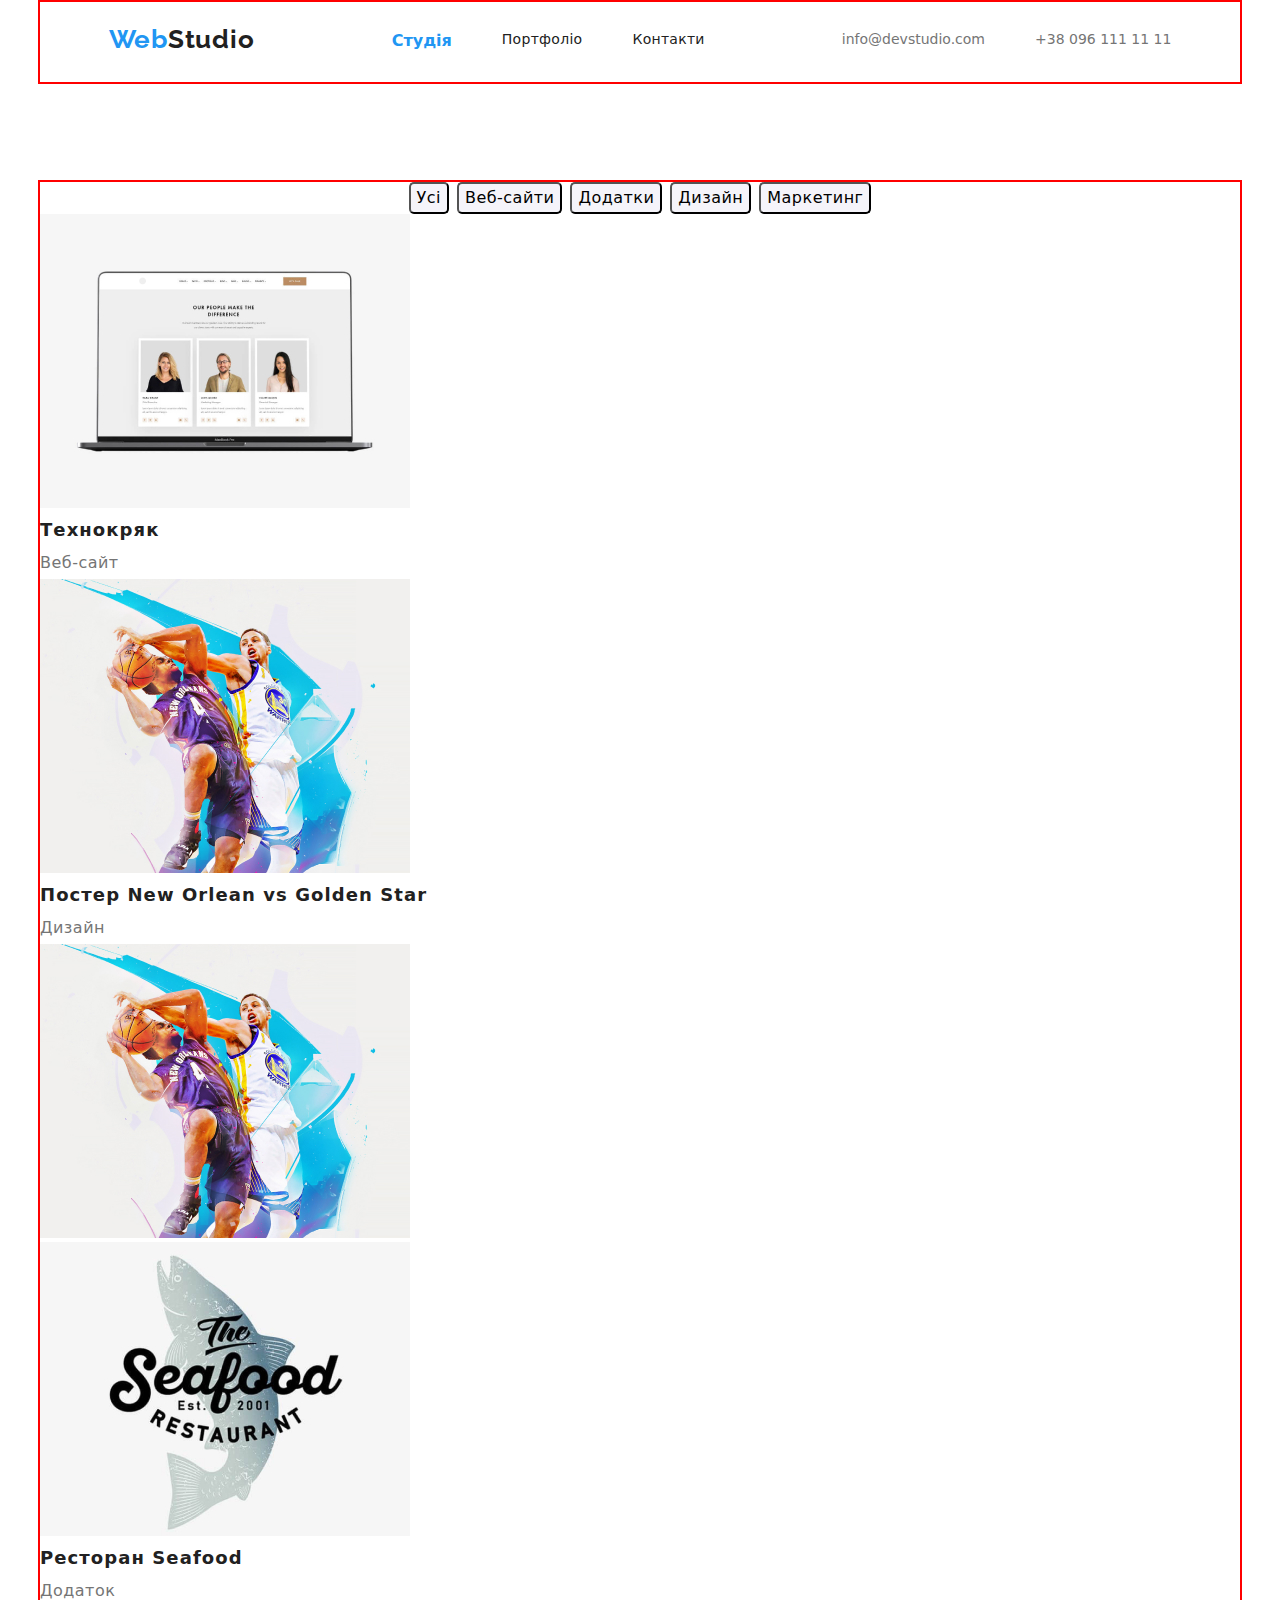
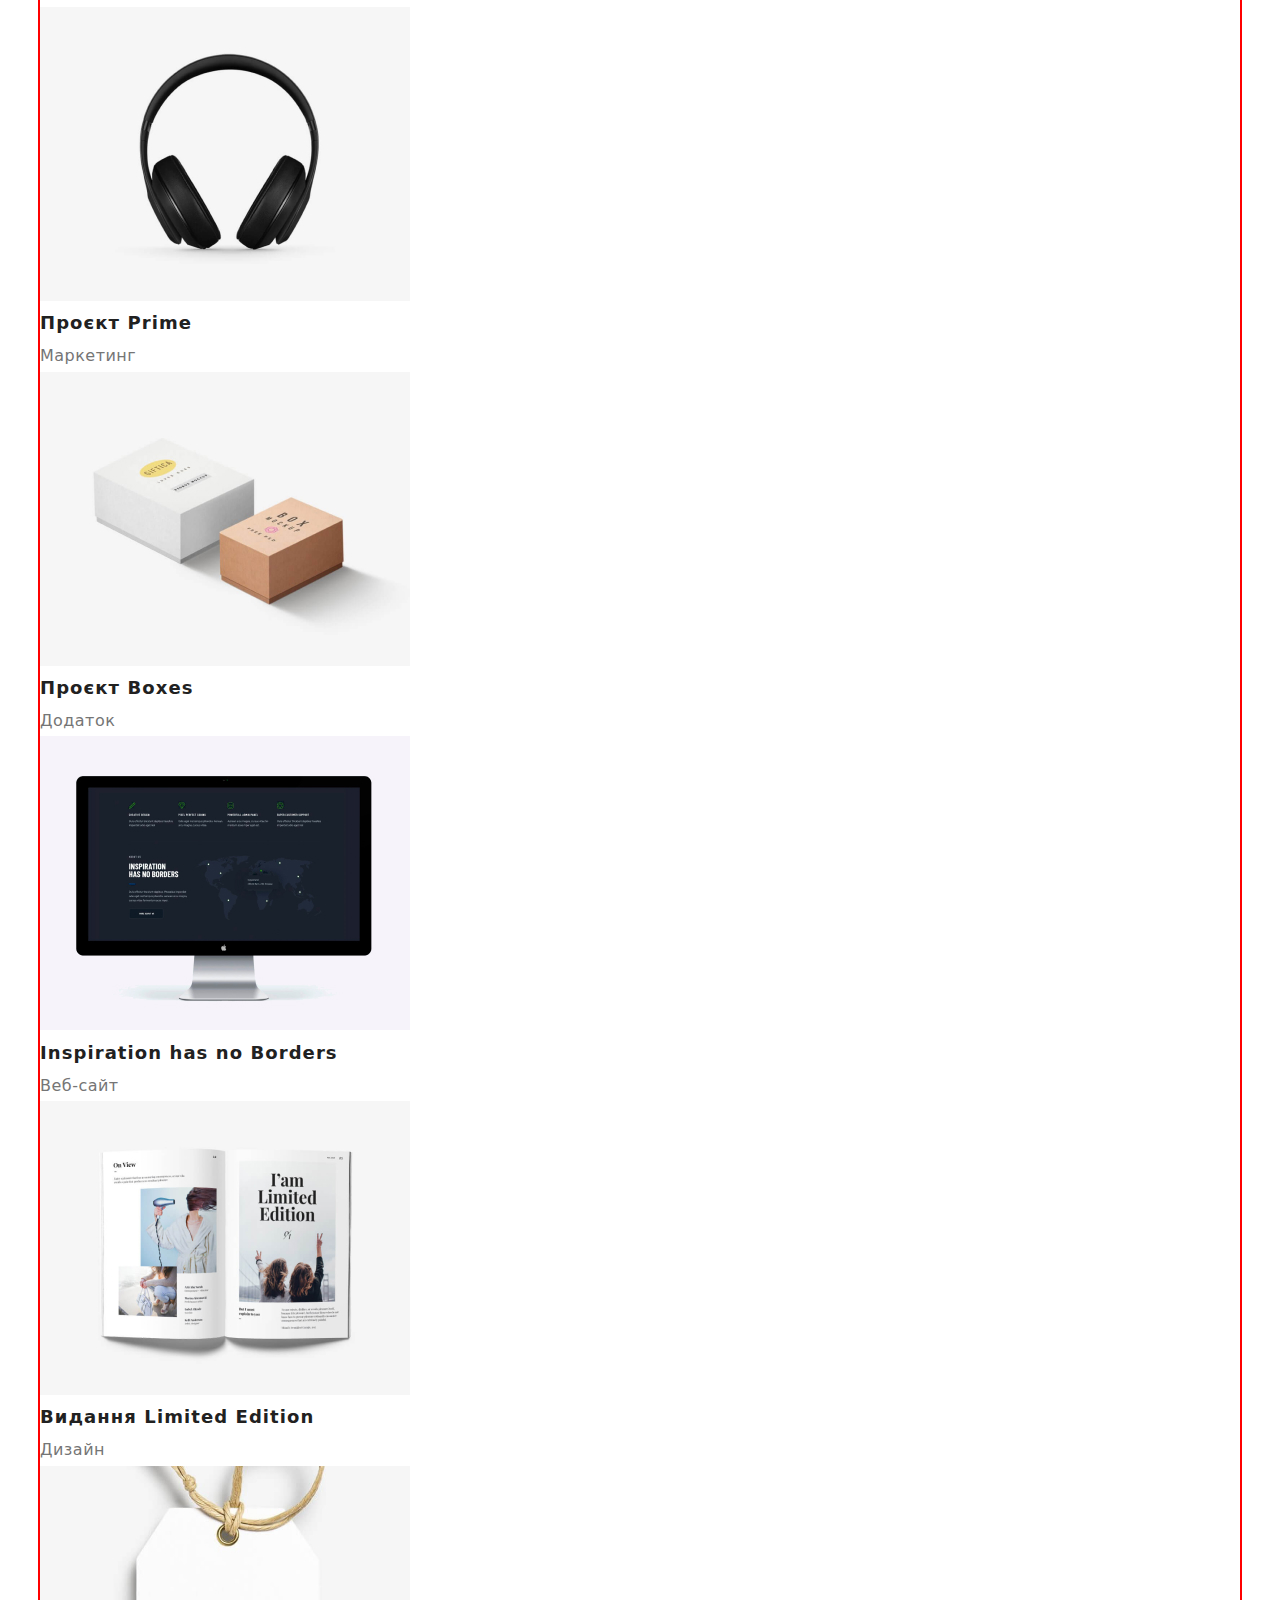
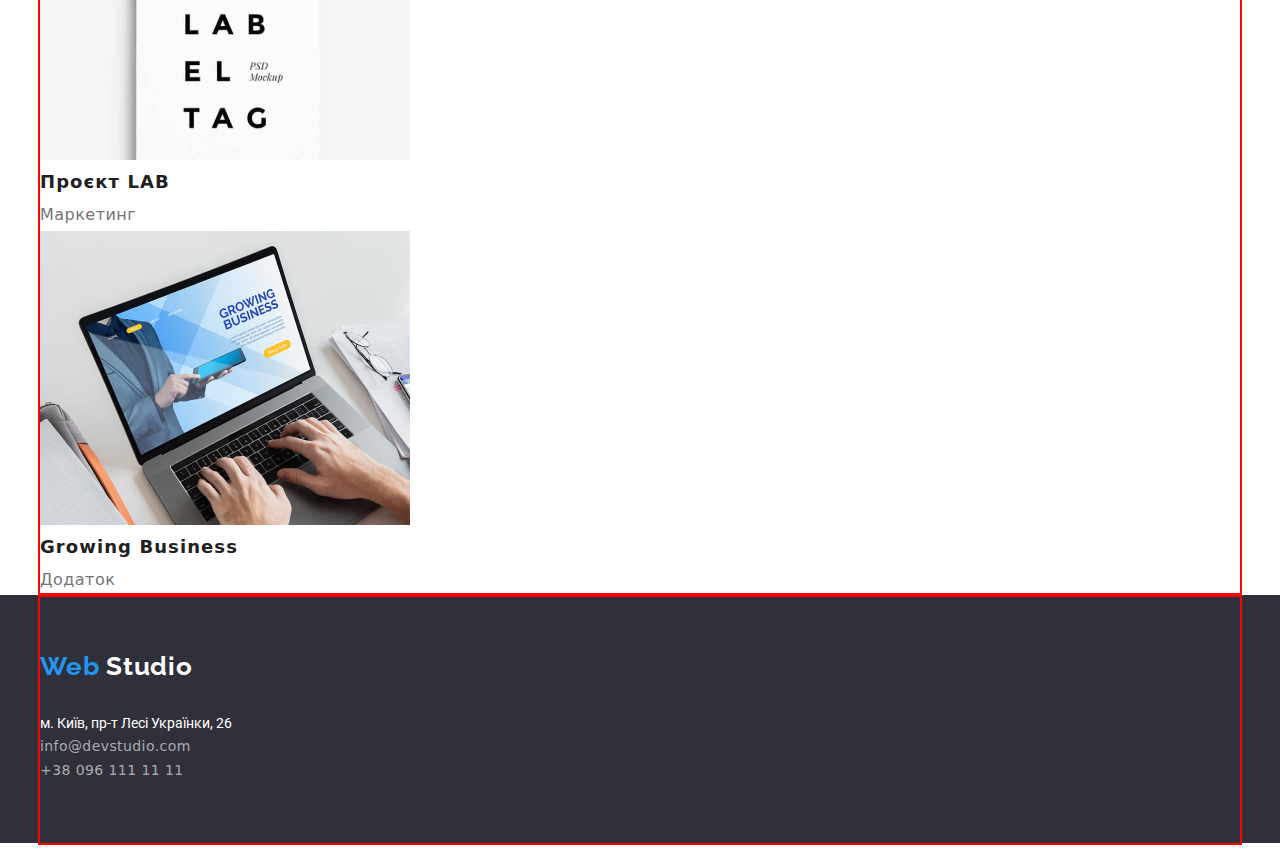
==== potfolio.html @ f5af88a5 "2" ====
<!DOCTYPE html>
<html lang="en">
<head>
    <meta charset="UTF-8">
    <meta http-equiv="X-UA-Compatible" content="IE=edge">
    <meta name="viewport" content="width=device-width, initial-scale=1.0">
    <link href="css/styles.css" rel="stylesheet" >
    <link rel="stylesheet" href="css/modern-normalize.css">
    <link href="https://fonts.googleapis.com" rel="preconnect" >
    <link href="https://fonts.gstatic.com" rel="preconnect"  crossorigin>
    <link href="https://fonts.googleapis.com/css2?family=Raleway:wght@700&family=Roboto:wght@400;500;700;900&display=swap" rel="stylesheet">
    <title>Documents</title>
</head>

    <body>
    <!--Шапка навігації-->
    <div class="container"></div>
        <header>
            <div class="container">
                <nav class="main-nav">
                    <a class="logo" href="./"> <span class="logo-text">Web</span>Studio</a>
                    <ul class="head-list">
                        <li class="nav-items" ><a href="" class="link-site-active">Студія</a></li>
                        <li class="nav-items" ><a href="./potfolio.html" class="link-site">Портфоліо</a></li>
                        <li class="nav-items" ><a href="" class="link-site">Контакти</a></li>                
                    </ul>
                     
                <div>
                    <ul class="tell-list">
                        <li class="nav-items" ><a href="mailto:info@devstudio.com" class="link-contact" >info@devstudio.com</a></li>
                        <li class="nav-items" ><a href="tell:+380961111111" class="link-contact">+38 096 111 11 11</a></li>
                    </ul>
                </div>    
                </nav>       
            </div>
        </header>
    <!--Головний блок-->
    <main>
        <div class="container">
            <section>
                <ul class="portfolio-nav">
                    <li class="portfolio-list"><button class="button-portfolio" type="button"> Усі </button></li>
                    <li class="portfolio-list"><button class="button-portfolio" type="button"> Веб-сайти </button></li>
                    <li class="portfolio-list"><button class="button-portfolio" type="button"> Додатки </button></li>
                    <li class="portfolio-list"><button class="button-portfolio" type="button"> Дизайн </button></li>
                    <li class="portfolio-list"><button class="button-portfolio" type="button"> Маркетинг </button></li>
                </ul>
                <!--приклади-->
                <ul class="portfolio-example">
                    <li>
                        <div>

                        </div>
                        <a href="">
                            <img src="imeges/img(7).jpg" alt="" width="370">
                            <h2 class="projekt-portfolio">Технокряк</h2>
                            <p class="projekt-type" >Веб-сайт</p>
                        </a>
                    </li>
                    <li>
                       <div></div>
                        <a href="">
                            <img src="imeges/img(8).jpg" alt="" width="370">
                            <h2 class="projekt-portfolio">Постер New Orlean vs Golden Star</h2>
                            <p class="projekt-type" >Дизайн</p>
                            <img src="imeges/img(8).jpg" alt="" width="370">
                        </a>
                    </li>
                    <li>
                        <div></div>
                        <a href="">
                            <img src="imeges/img(9).jpg" alt="" width="370">
                            <h2 class="projekt-portfolio">Ресторан Seafood</h2>
                            <p class="projekt-type" >Додаток</p>
                            
                        </a>
                    </li>
                    <li>
                        <div>
                            
                        </div>
                        <a href="">
                            <img src="imeges/img(10).jpg" alt="" width="370">
                            <h2 class="projekt-portfolio">Проєкт Prime</h2>
                            <p class="projekt-type" >Маркетинг</p>
                            
                        </a>
                    </li>
                    <li>
                        <div>

                        </div>
                        <a href="">
                            <img src="imeges/img(11).jpg" alt="" width="370">
                            <h2 class="projekt-portfolio">Проєкт Boxes</h2>
                            <p class="projekt-type" >Додаток</p>
                            
                        </a>
                    </li>
                    <li>
                        <div>

                        </div>
                        <a href="">
                            <img src="imeges/img(12).jpg" alt="" width="370">
                            <h2 class="projekt-portfolio">Inspiration has no Borders</h2>
                            <p class="projekt-type" >Веб-сайт</p>
                            
                        </a>
                    </li>
                    <li>
                        <div>

                        </div>
                        <a href="">
                            <img src="imeges/img(13).jpg" alt="" width="370">
                            <h2 class="projekt-portfolio">Видання Limited Edition</h2>
                            <p class="projekt-type" >Дизайн</p>
                            
                        </a>
                    </li>
                    <li>
                        <div>

                        </div>
                        <a href="">
                            <img src="imeges/img(14).jpg" alt="" width="370">
                            <h2 class="projekt-portfolio">Проєкт LAB</h2>
                            <p class="projekt-type" >Маркетинг</p>
                            
                        </a>
                    </li>
                    <li>
                        <div>

                        </div>
                        <a href="">
                            <img src="imeges/img(15).jpg" alt="" width="370">
                            <h2 class="projekt-portfolio">Growing Business</h2>
                            <p class="projekt-type" >Додаток</p>
                            
                        </a>
                    </li>
                </ul>
            </section>
        </div>       
    </main>
     <!--Футер-->
        <footer>
            <div class="container">
            <a href="./" class="logo-footer" ><span class="logo-text">Web</span> Studio</a>
            <address class="adress-footer">
                <a href="" class="adress-title" >м. Київ, пр-т Лесі Українки, 26</a>
                <ul class="footer-adress-list">
                    <li><a href="mailto:info@devstudio.com" class="foter-link-contact" >info@devstudio.com</a></li>
                    <li><a href="tell:+380961111111" class="foter-link-contact" >+38 096 111 11 11</a></li>
                </ul>
            </address>
            </div>
        </footer>
    </body>
</html>
---- css/styles.css ----
:root{
    --primary-text-colour:#757575;
    --secondary-text-colour: #212121;
    --button-background-colour:#2196F3 ;
    --secondary-button-colour: #FFFFFF;

}

body {
    background-color: white;
    font-family: 'Roboto', sans-serif;
    color:var(--primary-text-colour);
    font-style: normal
}


ul{
list-style: none;
}

a{
    text-decoration: none;
}

.head-list,
.advantage-list,
.work-list,
.team-list,
.tell-list,
.footer-adress-list,
.portfolio-nav,
.portfolio-example{
    padding: 0;
    margin: 0;
}

h1,
h2,
h3,
h4,
h5,
p,
ul{
    margin-top: 0;
    margin-bottom: 0;
}

/*Хедер*/
.container{
    margin-left: auto;
    margin-right: auto;
    outline: 2px solid red;
    width: 1200px;
}

.main-nav{
    display: flex;
    justify-content: space-around;
}

.head-list,
.tell-list{
    display: flex;
}

.link-site,
.link-site-active,
.link-contact{
    display: block;
    padding-top: 32px;
    padding-bottom: 32px;
}

.nav-items:not(:last-child){
    margin-right: 50px;
}

.logo-text{
    color:var(--button-background-colour) ;
}

.logo{
    display: block;
    padding-top: 24px;
    padding-bottom: 24px;
    color: var(--secondary-text-colour);
    font-family: Raleway, sans-serif;
    font-style: normal;
    font-weight: 700;
    font-size: 26px;
    line-height: 1.2;
    letter-spacing: 0.03em;

}
.logo:hover,
.logo:focus{
    cursor: pointer;
    color: var(--button-background-colour);
}

.link-site{
    font-weight: 500;
    letter-spacing: 0.02em;
    color: var(--secondary-text-colour);
    font-weight: 500;
    font-size: 14px;
    line-height: 1.1;
    letter-spacing: 0.02em;
}



nav a.link-site-active {
    font-weight: bold;
    color: var(--button-background-colour);
}

.link-site:hover,
.link-site:focus{
    color: var(--button-background-colour);
}

.link-contact{
    font-size: 14px;
    line-height: 1.1;
    font-weight: 500;
    color: var(--primary-text-colour);
}

.link-contact:hover,
.link-contact:focus{
    
    color: var(--button-background-colour);
}

/*Головний блок*/

.main-section{
    background-color: #2F303A;
    text-align: center;
}


.main-title{
    margin-top: 0;
    margin-bottom: 30px;
    font-weight: 900;
    font-size: 44px;
    line-height: 1.4;
    letter-spacing: 0.06em;
    text-align: center;
    text-transform: uppercase;
    color: var(--secondary-button-colour);
}

.button-portfolio{
    font-family: inherit;
    background-color: var(--button-colour);
    cursor:pointer;
    border-radius: 5px;
}

.button-main{
    font-weight: 700;
    font-size: 16px;
    line-height: 1.9;
    align-items: center;
    text-align: center;
    letter-spacing: 0.06em;
    background-color: var(--button-background-colour);
    cursor: pointer;
    border-radius: 5px ;
    color:var(--secondary-button-colour);
}

/*Переваги*/

.advantage{
    margin-top: 94px;
    margin-bottom: 10px;
    color: var(--secondary-text-colour);
    font-weight: 700;
    font-size: 14px;
    line-height: 1.1;
    text-transform: uppercase;
    
}

.advantage-text{
    width: 270px;
    font-size: 14px;
    line-height: 1.7;
    color: var(--primary-text-colour);
}

.advantage-items{
    width: 270px;
}

.advantage-list{
    display: flex;
    justify-content:space-between ;
}



/*Чим ми займаємося*/


.work-title{
    text-align: center;
    margin-top: 94px;
    margin-bottom: 50px;
    font-weight: 700;
    font-size: 36px;
    line-height: 1.1;
    color: var(--secondary-text-colour);
}

.work-list{
    display: flex;
    justify-content: space-between;
}


/*Наша команда*/



.work-container{
    background-color:#FFFFFF;
    margin-bottom: 94px;
}

.team-section{
    background-color: #F5F4FA;
    text-align: center;
}

.team-title{
    margin-top: 94px;
    margin-bottom: 50px;
    font-weight: 700;
    font-size: 36px;
    line-height: 1.1;
    color: var(--secondary-text-colour);
}
.name{
    margin-top: 30px;
    font-weight: 500;
    font-size: 16px;
    line-height: 1.2;
    color: var(--secondary-text-colour);
}
.name-work{
    padding-bottom: 30px;   
    margin-top: 10px;
    font-size: 16px;
    line-height: 1.2;
    color: var(--primary-text-colour);
}

.team-list{
    display: flex;
    justify-content: space-between;
}

/*Футер*/

.logo-footer{
    margin-bottom: 9px;
    display: block;
    padding-top: 56px;
    padding-bottom: 20px;
    font-family: Raleway, sans-serif;
    color: var(--secondary-button-colour);
    font-weight: 700;
    font-size: 26px;
    line-height: 1.2;
    letter-spacing: 0.03em;
}

.adress-footer{
    margin-bottom: 9px;
}

.footer-adress-list{
    padding-bottom: 60px;
}

footer{
    background-color: #2F303A;
}

.adress-title{
    font-style: normal;
    font-family: Roboto;
    font-size: 14px;
    line-height:1.7;
    color: var(--secondary-button-colour);

}
.adress-title:hover,
.adress-title:focus{
    color: var(--button-background-colour);
}

.logo-footer:hover,
.logo-footer:focus{
    cursor: pointer;
    color: var(--button-background-colour);
}

.foter-link-contact{
    font-style: normal;
    font-size: 14px;
    line-height: 1.7;
    letter-spacing: 0.03em;
    color: rgba(255, 255, 255, 0.6);
}

.foter-link-contact:hover,
.foter-link-contact:focus{
    color: #2196F3;
}


/* Портфоліо*/
.portfolio-example{
    display: block;
    flex-direction: wrap
    ;
}

.portfolio-nav{
    display: flex;
    justify-content: center;
    margin-top: 100px;
}

.portfolio-list:not(:last-child){
    margin-right: 8px;
}

.button-portfolio{
    background-color: #F5F4FA;
    font-family: inherit;
    font-weight: 500;
    font-size: 16px;
    line-height: 1.6;
    text-align: center;
    letter-spacing: 0.03em;
}

.button-portfolio:hover{
    background-color: var(--button-background-colour);
    color: var(--secondary-button-colour);  
}

.button-portfolio:focus{
    background-color: var(--button-background-colour);
    color: var(--secondary-button-colour);
}



.projekt-portfolio{
    font-weight: 700;
    font-size: 18px;
    line-height: 2;
    letter-spacing: 0.06em;
    color: var(--secondary-text-colour);
}

.projekt-type{
    font-size: 16px;
    line-height: 1.9;
    letter-spacing: 0.03em;
    color: var(--primary-text-colour);
}
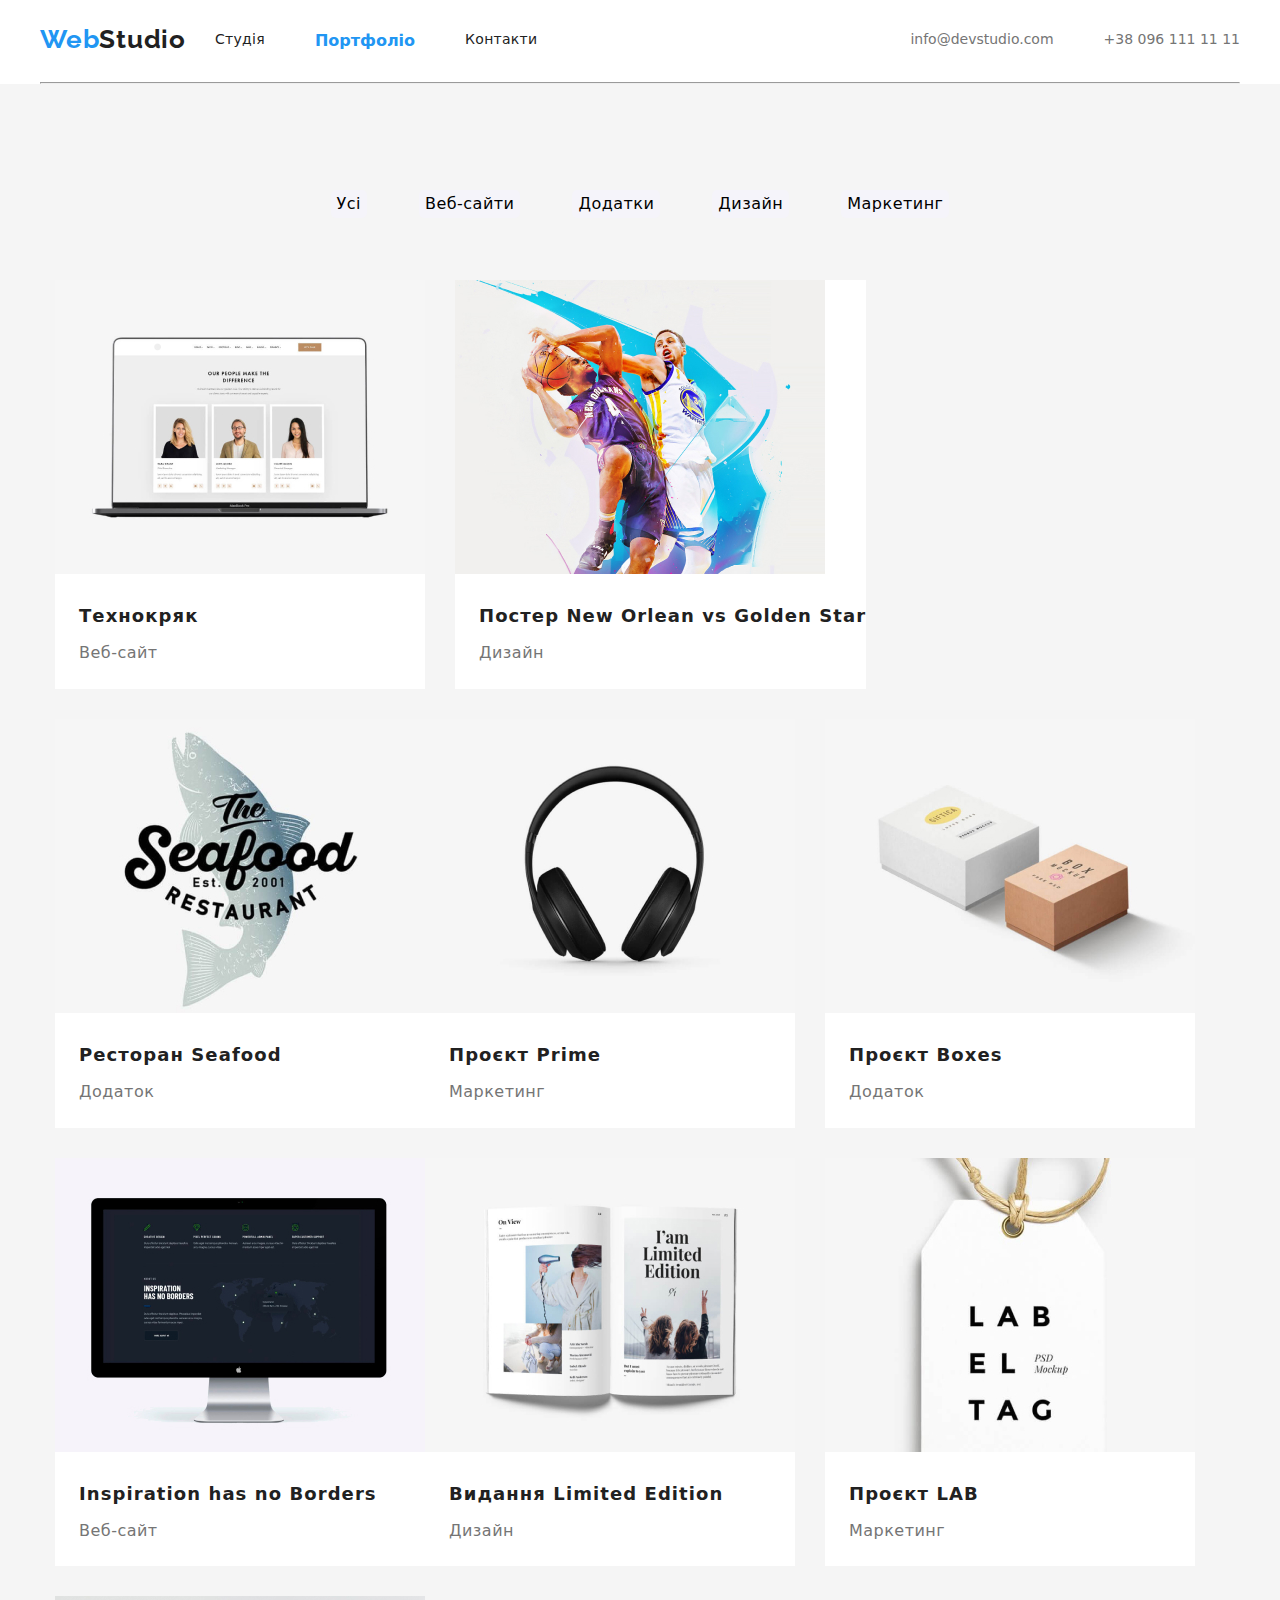
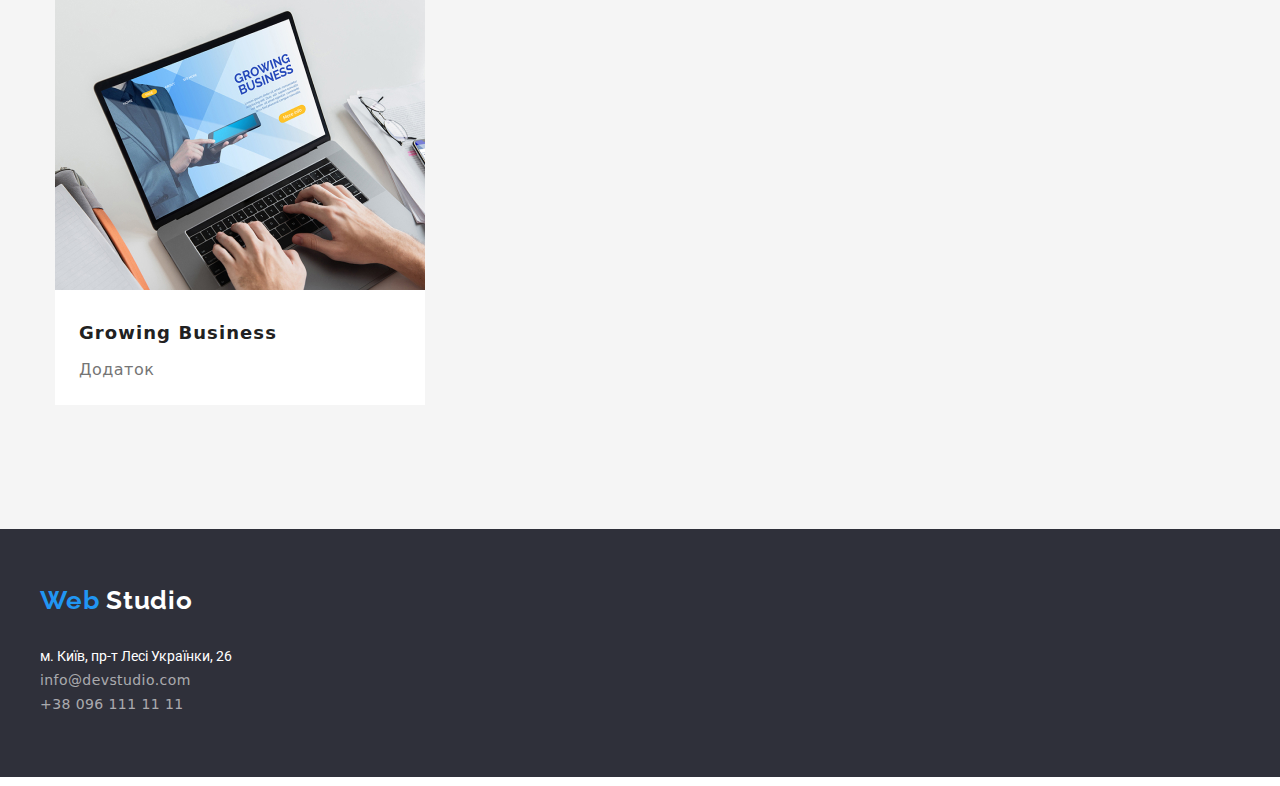
==== commit cc8b4ad2: "зробив" ====
--- a/potfolio.html
+++ b/potfolio.html
@@ -20,8 +20,8 @@
                 <nav class="main-nav">
                     <a class="logo" href="./"> <span class="logo-text">Web</span>Studio</a>
                     <ul class="head-list">
-                        <li class="nav-items" ><a href="" class="link-site-active">Студія</a></li>
-                        <li class="nav-items" ><a href="./potfolio.html" class="link-site">Портфоліо</a></li>
+                        <li class="nav-items" ><a href="./index.html" class="link-site">Студія</a></li>
+                        <li class="nav-items" ><a href="" class="link-site-active">Портфоліо</a></li>
                         <li class="nav-items" ><a href="" class="link-site">Контакти</a></li>                
                     </ul>
                      
@@ -31,13 +31,14 @@
                         <li class="nav-items" ><a href="tell:+380961111111" class="link-contact">+38 096 111 11 11</a></li>
                     </ul>
                 </div>    
-                </nav>       
+                </nav>
+                <hr>       
             </div>
         </header>
     <!--Головний блок-->
-    <main>
+    <main class="portfolio-main">
         <div class="container">
-            <section>
+            <section class="portfolio">
                 <ul class="portfolio-nav">
                     <li class="portfolio-list"><button class="button-portfolio" type="button"> Усі </button></li>
                     <li class="portfolio-list"><button class="button-portfolio" type="button"> Веб-сайти </button></li>
@@ -46,102 +47,71 @@
                     <li class="portfolio-list"><button class="button-portfolio" type="button"> Маркетинг </button></li>
                 </ul>
                 <!--приклади-->
-                <ul class="portfolio-example">
-                    <li>
-                        <div>
-
-                        </div>
-                        <a href="">
-                            <img src="imeges/img(7).jpg" alt="" width="370">
-                            <h2 class="projekt-portfolio">Технокряк</h2>
-                            <p class="projekt-type" >Веб-сайт</p>
-                        </a>
-                    </li>
-                    <li>
-                       <div></div>
-                        <a href="">
-                            <img src="imeges/img(8).jpg" alt="" width="370">
-                            <h2 class="projekt-portfolio">Постер New Orlean vs Golden Star</h2>
-                            <p class="projekt-type" >Дизайн</p>
-                            <img src="imeges/img(8).jpg" alt="" width="370">
-                        </a>
-                    </li>
-                    <li>
-                        <div></div>
-                        <a href="">
-                            <img src="imeges/img(9).jpg" alt="" width="370">
-                            <h2 class="projekt-portfolio">Ресторан Seafood</h2>
-                            <p class="projekt-type" >Додаток</p>
-                            
-                        </a>
-                    </li>
-                    <li>
-                        <div>
-                            
-                        </div>
-                        <a href="">
-                            <img src="imeges/img(10).jpg" alt="" width="370">
-                            <h2 class="projekt-portfolio">Проєкт Prime</h2>
-                            <p class="projekt-type" >Маркетинг</p>
-                            
-                        </a>
-                    </li>
-                    <li>
-                        <div>
-
-                        </div>
-                        <a href="">
-                            <img src="imeges/img(11).jpg" alt="" width="370">
-                            <h2 class="projekt-portfolio">Проєкт Boxes</h2>
-                            <p class="projekt-type" >Додаток</p>
-                            
-                        </a>
-                    </li>
-                    <li>
-                        <div>
-
-                        </div>
-                        <a href="">
-                            <img src="imeges/img(12).jpg" alt="" width="370">
-                            <h2 class="projekt-portfolio">Inspiration has no Borders</h2>
-                            <p class="projekt-type" >Веб-сайт</p>
-                            
-                        </a>
-                    </li>
-                    <li>
-                        <div>
-
-                        </div>
-                        <a href="">
-                            <img src="imeges/img(13).jpg" alt="" width="370">
-                            <h2 class="projekt-portfolio">Видання Limited Edition</h2>
-                            <p class="projekt-type" >Дизайн</p>
-                            
-                        </a>
-                    </li>
-                    <li>
-                        <div>
-
-                        </div>
-                        <a href="">
-                            <img src="imeges/img(14).jpg" alt="" width="370">
-                            <h2 class="projekt-portfolio">Проєкт LAB</h2>
-                            <p class="projekt-type" >Маркетинг</p>
-                            
-                        </a>
-                    </li>
-                    <li>
-                        <div>
-
-                        </div>
-                        <a href="">
-                            <img src="imeges/img(15).jpg" alt="" width="370">
-                            <h2 class="projekt-portfolio">Growing Business</h2>
-                            <p class="projekt-type" >Додаток</p>
-                            
-                        </a>
-                    </li>
-                </ul>
+                    <ul class="portfolio-example">
+                        <li class="portfolio-card">
+                            <a href="">
+                                <img src="imeges/img(7).jpg" alt="" width="370">
+                                <h2 class="projekt-portfolio">Технокряк</h2>
+                                <p class="projekt-type" >Веб-сайт</p>
+                            </a>
+                        </li>
+                        <li class="portfolio-card">
+                            <a href="">
+                                <img src="imeges/img(8).jpg" alt="" width="370">
+                                <h2 class="projekt-portfolio">Постер New Orlean vs Golden Star</h2>
+                                <p class="projekt-type" >Дизайн</p>
+                            </a>
+                        </li>
+                        <li class="portfolio-card">
+                            <a href="">
+                                <img src="imeges/img(9).jpg" alt="" width="370">
+                                <h2 class="projekt-portfolio">Ресторан Seafood</h2>
+                                <p class="projekt-type" >Додаток</p> 
+                            </a>
+                        </li>
+                        <li class="portfolio-card">
+                            <a href="">
+                                <img src="imeges/img(10).jpg" alt="" width="370">
+                                <h2 class="projekt-portfolio">Проєкт Prime</h2>
+                                <p class="projekt-type" >Маркетинг</p>
+                            </a>
+                        </li>
+                        <li class="portfolio-card">
+                            <a href="">
+                                <img src="imeges/img(11).jpg" alt="" width="370">
+                                <h2 class="projekt-portfolio">Проєкт Boxes</h2>
+                                <p class="projekt-type" >Додаток</p>
+                            </a>
+                        </li>
+                        <li class="portfolio-card">
+                            <a href="">
+                                <img src="imeges/img(12).jpg" alt="" width="370">
+                                <h2 class="projekt-portfolio">Inspiration has no Borders</h2>
+                                <p class="projekt-type" >Веб-сайт</p>
+                            </a>
+                        </li>
+                        <li class="portfolio-card">
+                            <a href="">
+                                <img src="imeges/img(13).jpg" alt="" width="370">
+                                <h2 class="projekt-portfolio">Видання Limited Edition</h2>
+                                <p class="projekt-type" >Дизайн</p>
+                            </a>
+                        </li>
+                        <li class="portfolio-card">
+                            <a href="">
+                                <img src="imeges/img(14).jpg" alt="" width="370">
+                                <h2 class="projekt-portfolio">Проєкт LAB</h2>
+                                <p class="projekt-type" >Маркетинг</p>
+                            </a>
+                        </li>
+                        <li class="portfolio-card">
+                            <a href="">
+                                <img src="imeges/img(15).jpg" alt="" width="370">
+                                <h2 class="projekt-portfolio">Growing Business</h2>
+                                <p class="projekt-type" >Додаток</p>
+                            </a>
+                        </li>
+                    </ul>
             </section>
         </div>       
     </main>
--- a/css/styles.css
+++ b/css/styles.css
@@ -46,21 +46,35 @@
 }
 
 /*Хедер*/
+
+hr{
+    color: #ECECEC;
+    margin: 0;
+}
+
 .container{
     margin-left: auto;
     margin-right: auto;
+    outline: 2px solid transparent;
+    width: 1200px;
+}
+
+.conteiner line{
     outline: 2px solid red;
-    width: 1200px;
 }
 
 .main-nav{
     display: flex;
-    justify-content: space-around;
+    justify-content: space-between;
 }
 
 .head-list,
 .tell-list{
     display: flex;
+}
+
+.head-list{
+    padding-right: 344px;
 }
 
 .link-site,
@@ -80,7 +94,7 @@
 }
 
 .logo{
-    display: block;
+    display: flex;
     padding-top: 24px;
     padding-bottom: 24px;
     color: var(--secondary-text-colour);
@@ -142,8 +156,10 @@
 
 
 .main-title{
-    margin-top: 0;
+    font-family: 'Roboto';
+    margin-top: 0px;
     margin-bottom: 30px;
+    padding-top: 280px;
     font-weight: 900;
     font-size: 44px;
     line-height: 1.4;
@@ -161,11 +177,19 @@
 }
 
 .button-main{
+    padding-left: 32px;
+    padding-right: 32px;
+    padding-top: 10px;
+    padding-bottom: 10px;
+
+    font-family: 'Roboto';
+    margin-bottom: 200px;
     font-weight: 700;
     font-size: 16px;
     line-height: 1.9;
     align-items: center;
     text-align: center;
+    border: none;
     letter-spacing: 0.06em;
     background-color: var(--button-background-colour);
     cursor: pointer;
@@ -230,6 +254,7 @@
 .work-container{
     background-color:#FFFFFF;
     margin-bottom: 94px;
+    
 }
 
 .team-section{
@@ -326,23 +351,29 @@
 
 
 /* Портфоліо*/
-.portfolio-example{
-    display: block;
-    flex-direction: wrap
-    ;
+.portfolio-main{
+    background-color: #F5F5F5;
 }
 
 .portfolio-nav{
     display: flex;
     justify-content: center;
-    margin-top: 100px;
-}
+    padding-top: 100px;
+    padding-bottom: 56px;
+}
+
 
 .portfolio-list:not(:last-child){
     margin-right: 8px;
 }
 
 .button-portfolio{
+    margin-left: 22px;
+    margin-right: 22px;
+    margin-top: 6px;
+    margin-bottom: 6px;
+    
+    border: none;
     background-color: #F5F4FA;
     font-family: inherit;
     font-weight: 500;
@@ -365,7 +396,9 @@
 
 
 .projekt-portfolio{
-    font-weight: 700;
+    margin-top: 20px;
+    font-weight: 700;
+    margin-left: 24px;
     font-size: 18px;
     line-height: 2;
     letter-spacing: 0.06em;
@@ -373,6 +406,9 @@
 }
 
 .projekt-type{
+    margin-left: 24px;
+    margin-top: 4px;
+    margin-bottom: 20px;
     font-size: 16px;
     line-height: 1.9;
     letter-spacing: 0.03em;
@@ -380,5 +416,23 @@
 }
 
 
-
-
+/*пробы*/
+
+
+.portfolio-example{
+    padding-bottom: 94px;
+    padding-left: 15px;
+    display: flex;
+    flex-wrap: wrap;
+}
+
+
+.portfolio-card{
+    margin-bottom: 30px;
+    margin-right: 30px;
+    background-color: #FFFFFF;
+}
+
+.portfolio-card:nth-child(3n){
+    margin-right: 0;
+}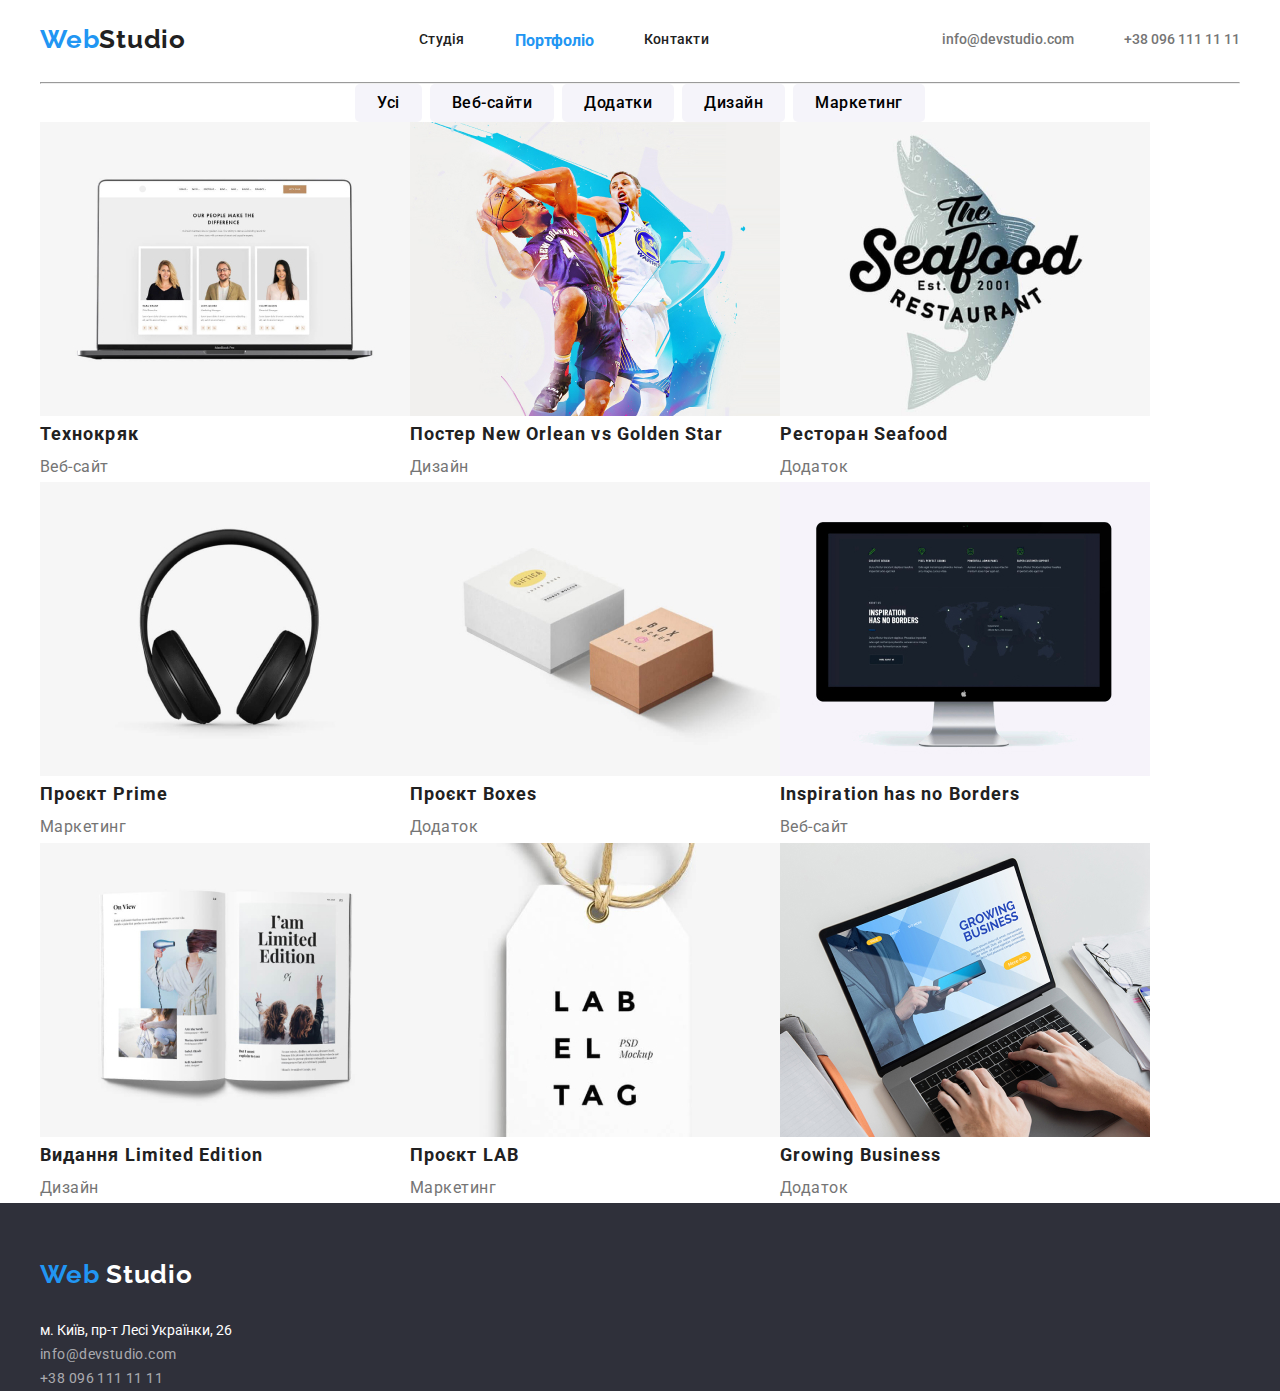
==== commit 2f4b13bf: "зміни" ====
--- a/potfolio.html
+++ b/potfolio.html
@@ -1,132 +1,190 @@
 <!DOCTYPE html>
 <html lang="en">
-<head>
-    <meta charset="UTF-8">
-    <meta http-equiv="X-UA-Compatible" content="IE=edge">
-    <meta name="viewport" content="width=device-width, initial-scale=1.0">
-    <link href="css/styles.css" rel="stylesheet" >
-    <link rel="stylesheet" href="css/modern-normalize.css">
-    <link href="https://fonts.googleapis.com" rel="preconnect" >
-    <link href="https://fonts.gstatic.com" rel="preconnect"  crossorigin>
-    <link href="https://fonts.googleapis.com/css2?family=Raleway:wght@700&family=Roboto:wght@400;500;700;900&display=swap" rel="stylesheet">
-    <title>Documents</title>
-</head>
+  <head>
+    <meta charset="UTF-8" />
+    <meta http-equiv="X-UA-Compatible" content="IE=edge" />
+    <meta name="viewport" content="width=device-width, initial-scale=1.0" />
+    <link
+      rel="stylesheet"
+      href="https://cdn.jsdelivr.net/npm/modern-normalize@1.1.0/modern-normalize.min.css"
+    />
+    <link href="css/styles.css" rel="stylesheet" />
+    <link href="https://fonts.googleapis.com" rel="preconnect" />
+    <link href="https://fonts.gstatic.com" rel="preconnect" crossorigin />
+    <link
+      href="https://fonts.googleapis.com/css2?family=Raleway:wght@700&family=Roboto:wght@400;500;700;900&display=swap"
+      rel="stylesheet"
+    />
+    <title>portfolio</title>
+  </head>
 
-    <body>
+  <body>
     <!--Шапка навігації-->
     <div class="container"></div>
-        <header>
-            <div class="container">
-                <nav class="main-nav">
-                    <a class="logo" href="./"> <span class="logo-text">Web</span>Studio</a>
-                    <ul class="head-list">
-                        <li class="nav-items" ><a href="./index.html" class="link-site">Студія</a></li>
-                        <li class="nav-items" ><a href="" class="link-site-active">Портфоліо</a></li>
-                        <li class="nav-items" ><a href="" class="link-site">Контакти</a></li>                
-                    </ul>
-                     
-                <div>
-                    <ul class="tell-list">
-                        <li class="nav-items" ><a href="mailto:info@devstudio.com" class="link-contact" >info@devstudio.com</a></li>
-                        <li class="nav-items" ><a href="tell:+380961111111" class="link-contact">+38 096 111 11 11</a></li>
-                    </ul>
-                </div>    
-                </nav>
-                <hr>       
-            </div>
-        </header>
+    <header>
+      <div class="container">
+        <nav class="main-nav">
+          <a class="logo" href="./">
+            <span class="logo-text">Web</span>Studio</a
+          >
+          <ul class="head-list">
+            <li class="nav-items">
+              <a href="./index.html" class="link-site">Студія</a>
+            </li>
+            <li class="nav-items">
+              <a href="" class="link-site-active">Портфоліо</a>
+            </li>
+            <li class="nav-items"><a href="" class="link-site">Контакти</a></li>
+          </ul>
+
+          <ul class="tell-list">
+            <li class="nav-items">
+              <a href="mailto:info@devstudio.com" class="link-contact"
+                >info@devstudio.com</a
+              >
+            </li>
+            <li class="nav-items">
+              <a href="tell:+380961111111" class="link-contact"
+                >+38 096 111 11 11</a
+              >
+            </li>
+          </ul>
+        </nav>
+        <hr />
+      </div>
+    </header>
     <!--Головний блок-->
     <main class="portfolio-main">
-        <div class="container">
-            <section class="portfolio">
-                <ul class="portfolio-nav">
-                    <li class="portfolio-list"><button class="button-portfolio" type="button"> Усі </button></li>
-                    <li class="portfolio-list"><button class="button-portfolio" type="button"> Веб-сайти </button></li>
-                    <li class="portfolio-list"><button class="button-portfolio" type="button"> Додатки </button></li>
-                    <li class="portfolio-list"><button class="button-portfolio" type="button"> Дизайн </button></li>
-                    <li class="portfolio-list"><button class="button-portfolio" type="button"> Маркетинг </button></li>
-                </ul>
-                <!--приклади-->
-                    <ul class="portfolio-example">
-                        <li class="portfolio-card">
-                            <a href="">
-                                <img src="imeges/img(7).jpg" alt="" width="370">
-                                <h2 class="projekt-portfolio">Технокряк</h2>
-                                <p class="projekt-type" >Веб-сайт</p>
-                            </a>
-                        </li>
-                        <li class="portfolio-card">
-                            <a href="">
-                                <img src="imeges/img(8).jpg" alt="" width="370">
-                                <h2 class="projekt-portfolio">Постер New Orlean vs Golden Star</h2>
-                                <p class="projekt-type" >Дизайн</p>
-                            </a>
-                        </li>
-                        <li class="portfolio-card">
-                            <a href="">
-                                <img src="imeges/img(9).jpg" alt="" width="370">
-                                <h2 class="projekt-portfolio">Ресторан Seafood</h2>
-                                <p class="projekt-type" >Додаток</p> 
-                            </a>
-                        </li>
-                        <li class="portfolio-card">
-                            <a href="">
-                                <img src="imeges/img(10).jpg" alt="" width="370">
-                                <h2 class="projekt-portfolio">Проєкт Prime</h2>
-                                <p class="projekt-type" >Маркетинг</p>
-                            </a>
-                        </li>
-                        <li class="portfolio-card">
-                            <a href="">
-                                <img src="imeges/img(11).jpg" alt="" width="370">
-                                <h2 class="projekt-portfolio">Проєкт Boxes</h2>
-                                <p class="projekt-type" >Додаток</p>
-                            </a>
-                        </li>
-                        <li class="portfolio-card">
-                            <a href="">
-                                <img src="imeges/img(12).jpg" alt="" width="370">
-                                <h2 class="projekt-portfolio">Inspiration has no Borders</h2>
-                                <p class="projekt-type" >Веб-сайт</p>
-                            </a>
-                        </li>
-                        <li class="portfolio-card">
-                            <a href="">
-                                <img src="imeges/img(13).jpg" alt="" width="370">
-                                <h2 class="projekt-portfolio">Видання Limited Edition</h2>
-                                <p class="projekt-type" >Дизайн</p>
-                            </a>
-                        </li>
-                        <li class="portfolio-card">
-                            <a href="">
-                                <img src="imeges/img(14).jpg" alt="" width="370">
-                                <h2 class="projekt-portfolio">Проєкт LAB</h2>
-                                <p class="projekt-type" >Маркетинг</p>
-                            </a>
-                        </li>
-                        <li class="portfolio-card">
-                            <a href="">
-                                <img src="imeges/img(15).jpg" alt="" width="370">
-                                <h2 class="projekt-portfolio">Growing Business</h2>
-                                <p class="projekt-type" >Додаток</p>
-                            </a>
-                        </li>
-                    </ul>
-            </section>
-        </div>       
+      <div class="container">
+        <section class="portfolio">
+          <ul class="portfolio-nav">
+            <li class="portfolio-list">
+              <button class="button-portfolio" type="button">Усі</button>
+            </li>
+            <li class="portfolio-list">
+              <button class="button-portfolio" type="button">Веб-сайти</button>
+            </li>
+            <li class="portfolio-list">
+              <button class="button-portfolio" type="button">Додатки</button>
+            </li>
+            <li class="portfolio-list">
+              <button class="button-portfolio" type="button">Дизайн</button>
+            </li>
+            <li class="portfolio-list">
+              <button class="button-portfolio" type="button">Маркетинг</button>
+            </li>
+          </ul>
+          <!--приклади-->
+          <ul class="portfolio-example">
+            <li class="portfolio-card">
+              <a href="#">
+                <img src="imeges/img(7).jpg" alt="" width="370" />
+                <div>
+                  <h2 class="projekt-portfolio">Технокряк</h2>
+                  <p class="projekt-type">Веб-сайт</p>
+                </div>
+              </a>
+            </li>
+            <li class="portfolio-card">
+              <a href="#">
+                <img src="imeges/img(8).jpg" alt="" width="370" />
+                <div>
+                  <h2 class="projekt-portfolio">
+                    Постер New Orlean vs Golden Star
+                  </h2>
+                  <p class="projekt-type">Дизайн</p>
+                </div>
+              </a>
+            </li>
+            <li class="portfolio-card">
+              <a href="#">
+                <img src="imeges/img(9).jpg" alt="" width="370" />
+                <div>
+                  <h2 class="projekt-portfolio">Ресторан Seafood</h2>
+                  <p class="projekt-type">Додаток</p>
+                </div>
+              </a>
+            </li>
+            <li class="portfolio-card">
+              <a href="#">
+                <img src="imeges/img(10).jpg" alt="" width="370" />
+                <div>
+                  <h2 class="projekt-portfolio">Проєкт Prime</h2>
+                  <p class="projekt-type">Маркетинг</p>
+                </div>
+              </a>
+            </li>
+            <li class="portfolio-card">
+              <a href="#">
+                <img src="imeges/img(11).jpg" alt="" width="370" />
+                <div>
+                  <h2 class="projekt-portfolio">Проєкт Boxes</h2>
+                  <p class="projekt-type">Додаток</p>
+                </div>
+              </a>
+            </li>
+            <li class="portfolio-card">
+              <a href="#">
+                <img src="imeges/img(12).jpg" alt="" width="370" />
+                <div>
+                  <h2 class="projekt-portfolio">Inspiration has no Borders</h2>
+                  <p class="projekt-type">Веб-сайт</p>
+                </div>
+              </a>
+            </li>
+            <li class="portfolio-card">
+              <a href="#">
+                <img src="imeges/img(13).jpg" alt="" width="370" />
+                <div>
+                  <h2 class="projekt-portfolio">Видання Limited Edition</h2>
+                  <p class="projekt-type">Дизайн</p>
+                </div>
+              </a>
+            </li>
+            <li class="portfolio-card">
+              <a href="#">
+                <img src="imeges/img(14).jpg" alt="" width="370" />
+                <div>
+                  <h2 class="projekt-portfolio">Проєкт LAB</h2>
+                  <p class="projekt-type">Маркетинг</p>
+                </div>
+              </a>
+            </li>
+            <li class="portfolio-card">
+              <a href="#">
+                <img src="imeges/img(15).jpg" alt="" width="370" />
+                <div>
+                  <h2 class="projekt-portfolio">Growing Business</h2>
+                  <p class="projekt-type">Додаток</p>
+                </div>
+              </a>
+            </li>
+          </ul>
+        </section>
+      </div>
     </main>
-     <!--Футер-->
-        <footer>
-            <div class="container">
-            <a href="./" class="logo-footer" ><span class="logo-text">Web</span> Studio</a>
-            <address class="adress-footer">
-                <a href="" class="adress-title" >м. Київ, пр-т Лесі Українки, 26</a>
-                <ul class="footer-adress-list">
-                    <li><a href="mailto:info@devstudio.com" class="foter-link-contact" >info@devstudio.com</a></li>
-                    <li><a href="tell:+380961111111" class="foter-link-contact" >+38 096 111 11 11</a></li>
-                </ul>
-            </address>
-            </div>
-        </footer>
-    </body>
-</html>+    <!--Футер-->
+    <footer>
+      <div class="container">
+        <a href="./" class="logo-footer"
+          ><span class="logo-text">Web</span> Studio</a
+        >
+        <address class="adress-footer">
+          <a href="#" class="adress-title">м. Київ, пр-т Лесі Українки, 26</a>
+          <ul class="footer-adress-list">
+            <li>
+              <a href="mailto:info@devstudio.com" class="foter-link-contact"
+                >info@devstudio.com</a
+              >
+            </li>
+            <li>
+              <a href="tell:+380961111111" class="foter-link-contact"
+                >+38 096 111 11 11</a
+              >
+            </li>
+          </ul>
+        </address>
+      </div>
+    </footer>
+  </body>
+</html>
--- a/css/styles.css
+++ b/css/styles.css
@@ -45,6 +45,15 @@
     margin-bottom: 0;
 }
 
+button{
+    margin-top: 0;
+    margin-bottom: 0;
+}
+
+img{
+    display: block;
+}
+
 /*Хедер*/
 
 hr{
@@ -56,25 +65,21 @@
     margin-left: auto;
     margin-right: auto;
     outline: 2px solid transparent;
-    width: 1200px;
-}
-
-.conteiner line{
-    outline: 2px solid red;
+    width: 1230px;
+    padding-left: 15px;
+    padding-right: 15px;
+
 }
 
 .main-nav{
     display: flex;
-    justify-content: space-between;
+    
 }
 
 .head-list,
 .tell-list{
     display: flex;
-}
-
-.head-list{
-    padding-right: 344px;
+    margin-left: auto;
 }
 
 .link-site,
@@ -94,7 +99,6 @@
 }
 
 .logo{
-    display: flex;
     padding-top: 24px;
     padding-bottom: 24px;
     color: var(--secondary-text-colour);
@@ -148,18 +152,25 @@
 }
 
 /*Головний блок*/
+.main-container{
+    width: 1600px;
+    margin-left: auto;
+    margin-right: auto;
+    
+}
 
 .main-section{
     background-color: #2F303A;
     text-align: center;
+    justify-content: center;
+    width: 1600px;
 }
 
 
 .main-title{
+    max-width: 700px;
     font-family: 'Roboto';
-    margin-top: 0px;
-    margin-bottom: 30px;
-    padding-top: 280px;
+    
     font-weight: 900;
     font-size: 44px;
     line-height: 1.4;
@@ -200,8 +211,7 @@
 /*Переваги*/
 
 .advantage{
-    margin-top: 94px;
-    margin-bottom: 10px;
+    
     color: var(--secondary-text-colour);
     font-weight: 700;
     font-size: 14px;
@@ -233,8 +243,7 @@
 
 .work-title{
     text-align: center;
-    margin-top: 94px;
-    margin-bottom: 50px;
+    
     font-weight: 700;
     font-size: 36px;
     line-height: 1.1;
@@ -260,26 +269,24 @@
 .team-section{
     background-color: #F5F4FA;
     text-align: center;
+    
 }
 
 .team-title{
-    margin-top: 94px;
-    margin-bottom: 50px;
+   
     font-weight: 700;
     font-size: 36px;
     line-height: 1.1;
     color: var(--secondary-text-colour);
 }
 .name{
-    margin-top: 30px;
-    font-weight: 500;
+   
     font-size: 16px;
     line-height: 1.2;
     color: var(--secondary-text-colour);
 }
 .name-work{
-    padding-bottom: 30px;   
-    margin-top: 10px;
+    
     font-size: 16px;
     line-height: 1.2;
     color: var(--primary-text-colour);
@@ -309,10 +316,6 @@
     margin-bottom: 9px;
 }
 
-.footer-adress-list{
-    padding-bottom: 60px;
-}
-
 footer{
     background-color: #2F303A;
 }
@@ -352,14 +355,12 @@
 
 /* Портфоліо*/
 .portfolio-main{
-    background-color: #F5F5F5;
+    background-color: #FFFFFF;
 }
 
 .portfolio-nav{
     display: flex;
     justify-content: center;
-    padding-top: 100px;
-    padding-bottom: 56px;
 }
 
 
@@ -368,11 +369,10 @@
 }
 
 .button-portfolio{
-    margin-left: 22px;
-    margin-right: 22px;
-    margin-top: 6px;
-    margin-bottom: 6px;
-    
+    padding-left: 22px;
+    padding-right: 22px;
+    padding-top: 6px;
+    padding-bottom: 6px;
     border: none;
     background-color: #F5F4FA;
     font-family: inherit;
@@ -396,9 +396,7 @@
 
 
 .projekt-portfolio{
-    margin-top: 20px;
-    font-weight: 700;
-    margin-left: 24px;
+   
     font-size: 18px;
     line-height: 2;
     letter-spacing: 0.06em;
@@ -406,9 +404,7 @@
 }
 
 .projekt-type{
-    margin-left: 24px;
-    margin-top: 4px;
-    margin-bottom: 20px;
+   
     font-size: 16px;
     line-height: 1.9;
     letter-spacing: 0.03em;
@@ -420,16 +416,14 @@
 
 
 .portfolio-example{
-    padding-bottom: 94px;
-    padding-left: 15px;
+   
     display: flex;
     flex-wrap: wrap;
 }
 
 
 .portfolio-card{
-    margin-bottom: 30px;
-    margin-right: 30px;
+   
     background-color: #FFFFFF;
 }
 
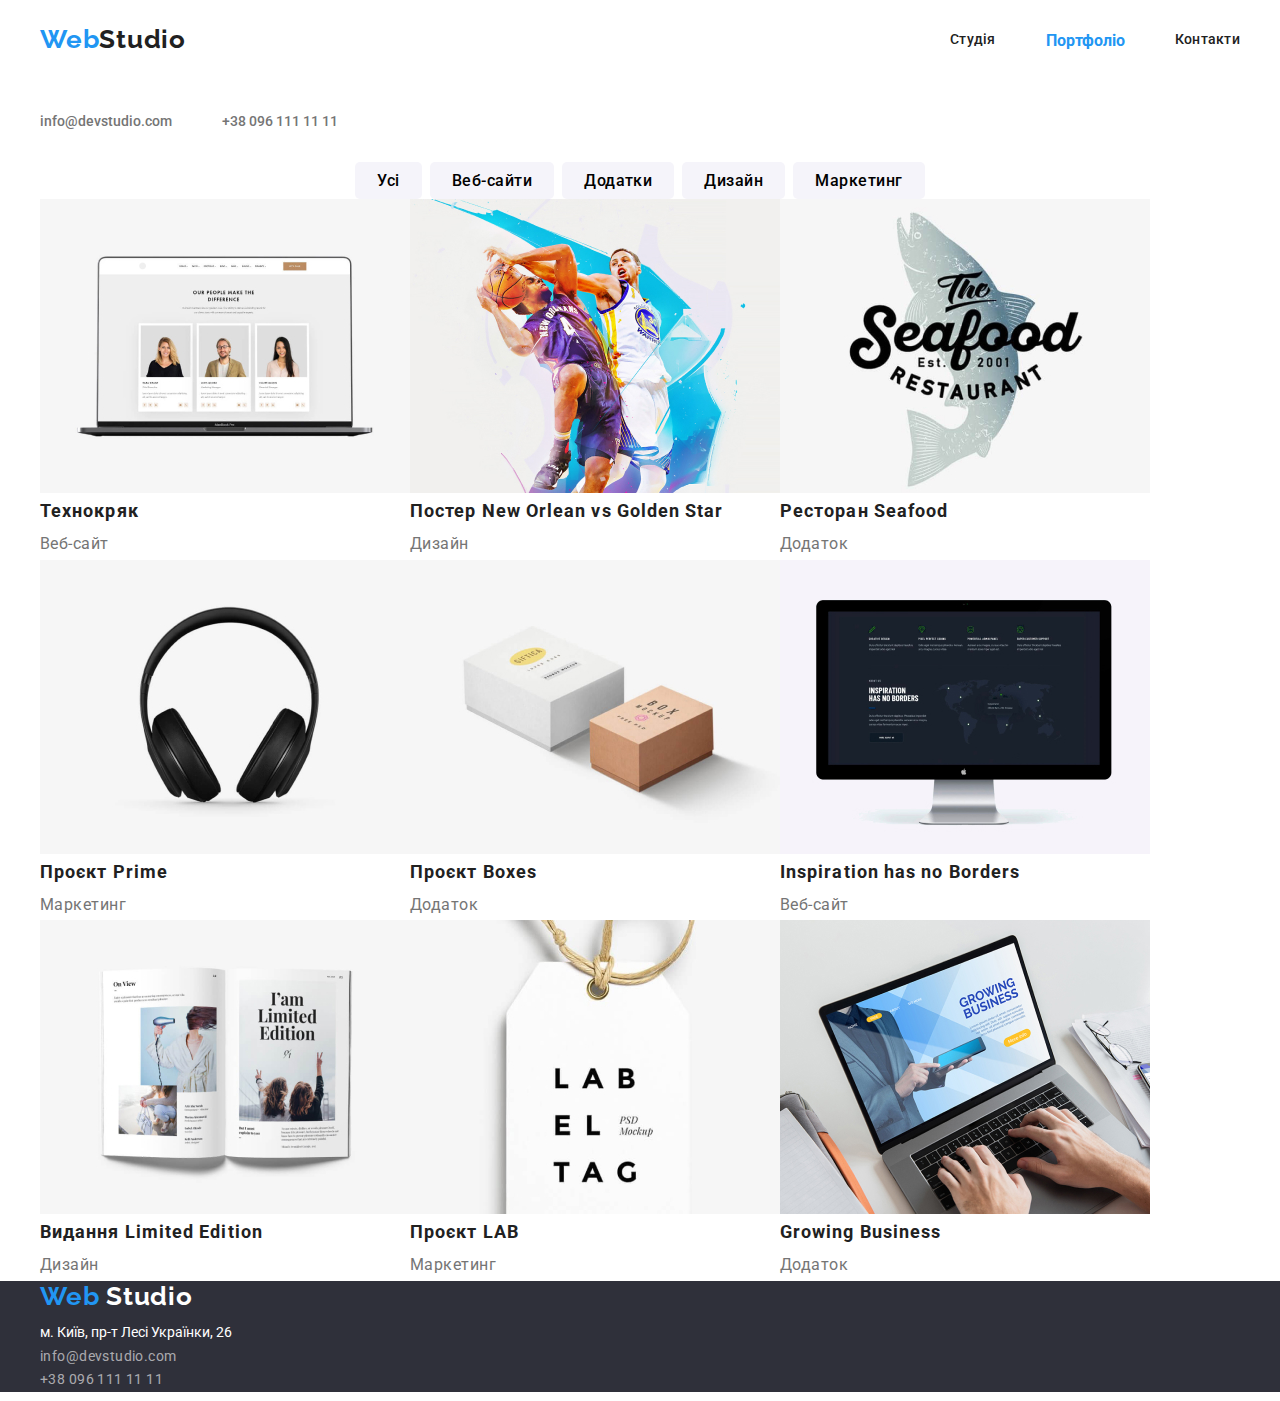
==== commit 9efaf107: "1" ====
--- a/potfolio.html
+++ b/potfolio.html
@@ -20,7 +20,6 @@
 
   <body>
     <!--Шапка навігації-->
-    <div class="container"></div>
     <header>
       <div class="container">
         <nav class="main-nav">
@@ -36,27 +35,26 @@
             </li>
             <li class="nav-items"><a href="" class="link-site">Контакти</a></li>
           </ul>
+        </nav>
 
-          <ul class="tell-list">
-            <li class="nav-items">
-              <a href="mailto:info@devstudio.com" class="link-contact"
-                >info@devstudio.com</a
-              >
-            </li>
-            <li class="nav-items">
-              <a href="tell:+380961111111" class="link-contact"
-                >+38 096 111 11 11</a
-              >
-            </li>
-          </ul>
-        </nav>
-        <hr />
+        <ul class="tell-list">
+          <li class="nav-items">
+            <a href="mailto:info@devstudio.com" class="link-contact"
+              >info@devstudio.com</a
+            >
+          </li>
+          <li class="nav-items">
+            <a href="tell:+380961111111" class="link-contact"
+              >+38 096 111 11 11</a
+            >
+          </li>
+        </ul>
       </div>
     </header>
     <!--Головний блок-->
     <main class="portfolio-main">
-      <div class="container">
-        <section class="portfolio">
+      <section class="portfolio">
+        <div class="container">
           <ul class="portfolio-nav">
             <li class="portfolio-list">
               <button class="button-portfolio" type="button">Усі</button>
@@ -160,8 +158,8 @@
               </a>
             </li>
           </ul>
-        </section>
-      </div>
+        </div>
+      </section>
     </main>
     <!--Футер-->
     <footer>
--- a/css/styles.css
+++ b/css/styles.css
@@ -56,10 +56,7 @@
 
 /*Хедер*/
 
-hr{
-    color: #ECECEC;
-    margin: 0;
-}
+
 
 .container{
     margin-left: auto;
@@ -161,13 +158,13 @@
 
 .main-section{
     background-color: #2F303A;
-    text-align: center;
     justify-content: center;
     width: 1600px;
 }
 
 
 .main-title{
+    
     max-width: 700px;
     font-family: 'Roboto';
     
@@ -175,7 +172,7 @@
     font-size: 44px;
     line-height: 1.4;
     letter-spacing: 0.06em;
-    text-align: center;
+    
     text-transform: uppercase;
     color: var(--secondary-button-colour);
 }
@@ -194,7 +191,6 @@
     padding-bottom: 10px;
 
     font-family: 'Roboto';
-    margin-bottom: 200px;
     font-weight: 700;
     font-size: 16px;
     line-height: 1.9;
@@ -262,7 +258,6 @@
 
 .work-container{
     background-color:#FFFFFF;
-    margin-bottom: 94px;
     
 }
 
@@ -302,8 +297,6 @@
 .logo-footer{
     margin-bottom: 9px;
     display: block;
-    padding-top: 56px;
-    padding-bottom: 20px;
     font-family: Raleway, sans-serif;
     color: var(--secondary-button-colour);
     font-weight: 700;
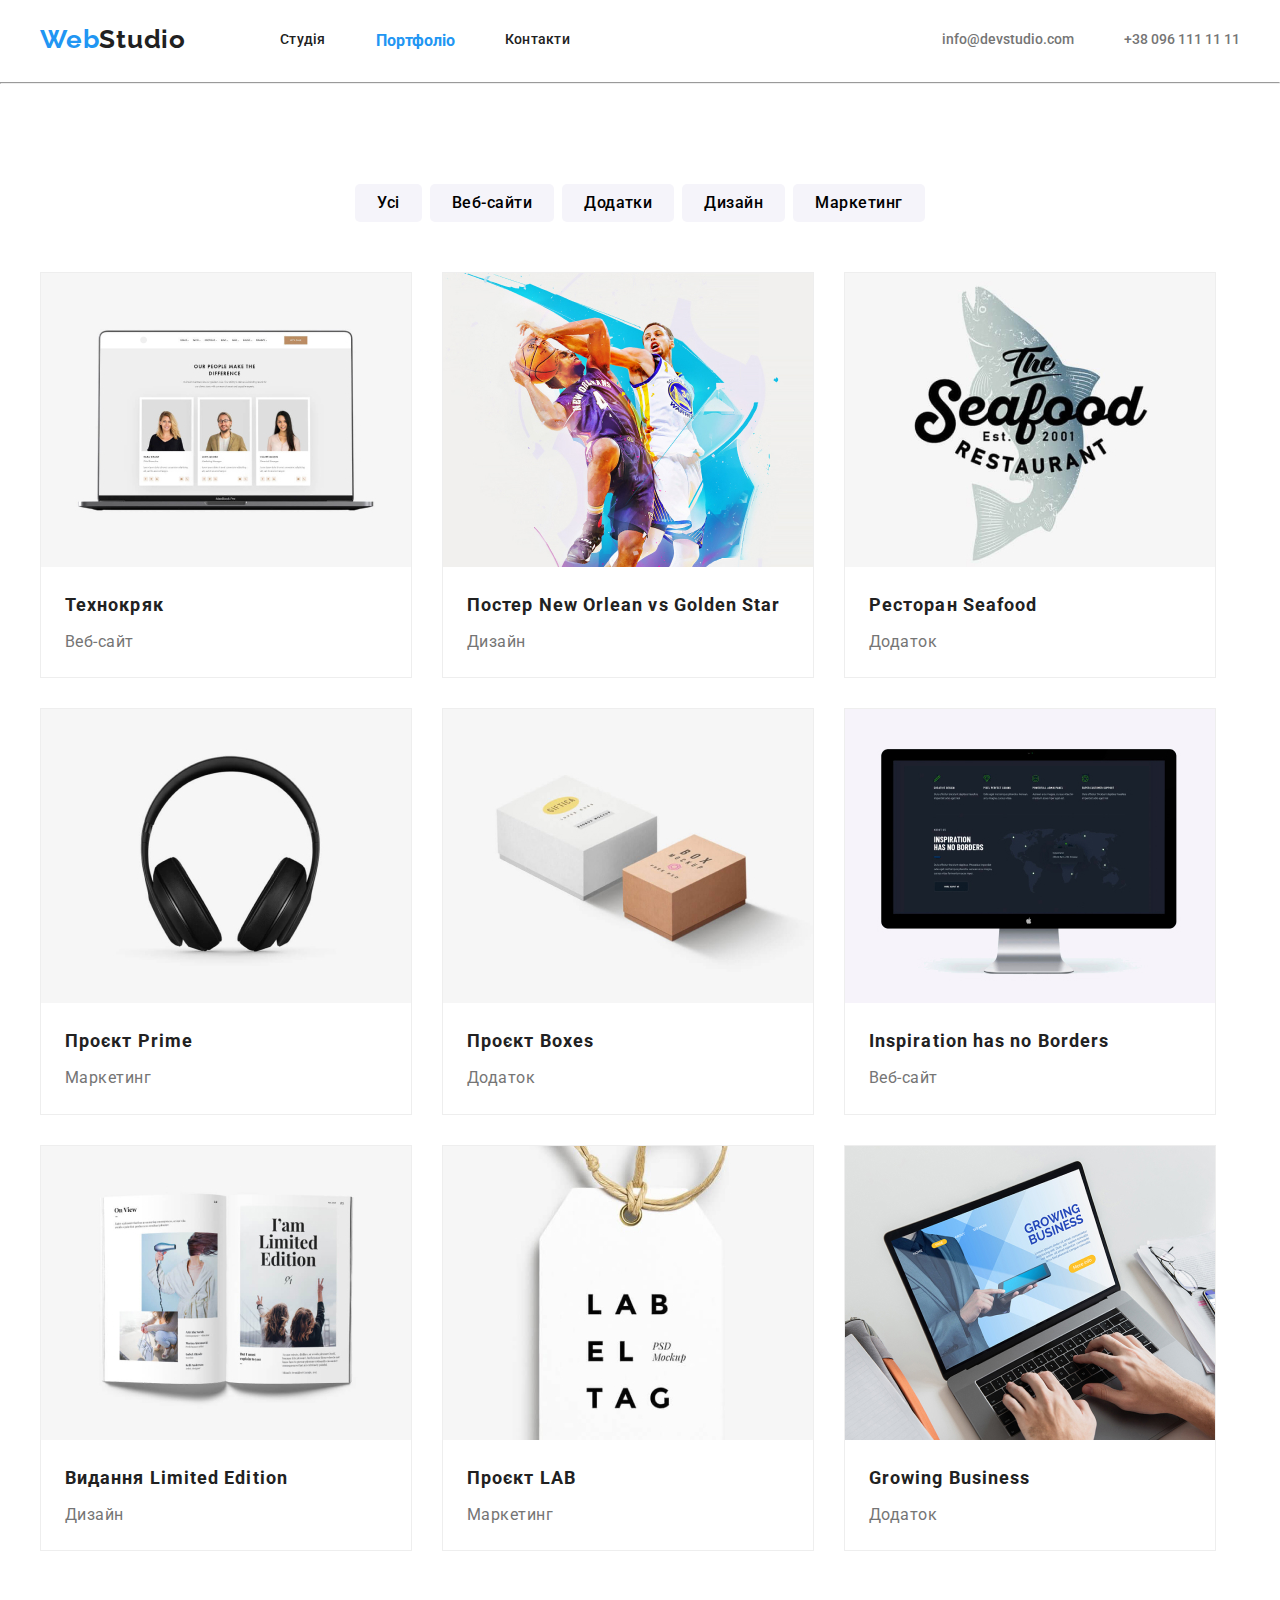
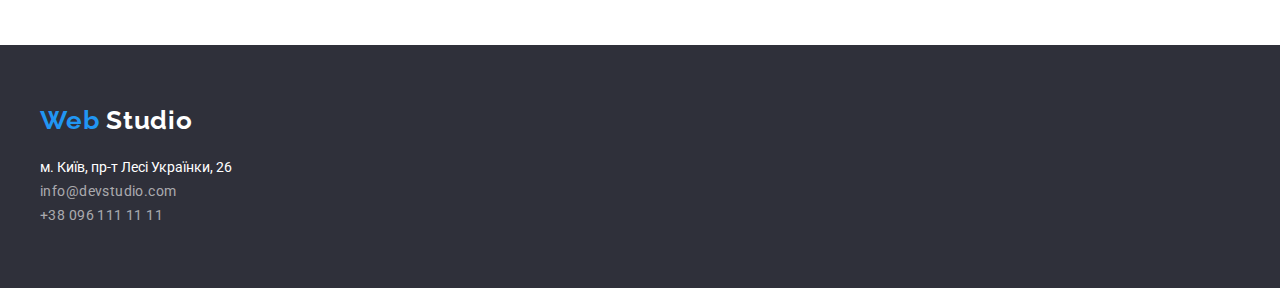
==== commit 527a4eba: "change hm" ====
--- a/potfolio.html
+++ b/potfolio.html
@@ -21,17 +21,16 @@
   <body>
     <!--Шапка навігації-->
     <header>
-      <div class="container">
+      <div class="container nav-container">
         <nav class="main-nav">
-          <a class="logo" href="./">
-            <span class="logo-text">Web</span>Studio</a
-          >
+          <h2 class="logo"><span class="logo-text">Web</span>Studio</h2>
+
           <ul class="head-list">
             <li class="nav-items">
               <a href="./index.html" class="link-site">Студія</a>
             </li>
             <li class="nav-items">
-              <a href="" class="link-site-active">Портфоліо</a>
+              <a href="#" class="link-site-active">Портфоліо</a>
             </li>
             <li class="nav-items"><a href="" class="link-site">Контакти</a></li>
           </ul>
@@ -52,8 +51,9 @@
       </div>
     </header>
     <!--Головний блок-->
-    <main class="portfolio-main">
-      <section class="portfolio">
+    <hr />
+    <main>
+      <section class="portfolio-section">
         <div class="container">
           <ul class="portfolio-nav">
             <li class="portfolio-list">
@@ -77,84 +77,75 @@
             <li class="portfolio-card">
               <a href="#">
                 <img src="imeges/img(7).jpg" alt="" width="370" />
-                <div>
-                  <h2 class="projekt-portfolio">Технокряк</h2>
-                  <p class="projekt-type">Веб-сайт</p>
-                </div>
+
+                <h2 class="projekt-portfolio">Технокряк</h2>
+                <p class="projekt-type">Веб-сайт</p>
               </a>
             </li>
             <li class="portfolio-card">
               <a href="#">
                 <img src="imeges/img(8).jpg" alt="" width="370" />
-                <div>
-                  <h2 class="projekt-portfolio">
-                    Постер New Orlean vs Golden Star
-                  </h2>
-                  <p class="projekt-type">Дизайн</p>
-                </div>
+
+                <h2 class="projekt-portfolio">
+                  Постер New Orlean vs Golden Star
+                </h2>
+                <p class="projekt-type">Дизайн</p>
               </a>
             </li>
             <li class="portfolio-card">
               <a href="#">
                 <img src="imeges/img(9).jpg" alt="" width="370" />
-                <div>
-                  <h2 class="projekt-portfolio">Ресторан Seafood</h2>
-                  <p class="projekt-type">Додаток</p>
-                </div>
+
+                <h2 class="projekt-portfolio">Ресторан Seafood</h2>
+                <p class="projekt-type">Додаток</p>
               </a>
             </li>
             <li class="portfolio-card">
               <a href="#">
                 <img src="imeges/img(10).jpg" alt="" width="370" />
-                <div>
-                  <h2 class="projekt-portfolio">Проєкт Prime</h2>
-                  <p class="projekt-type">Маркетинг</p>
-                </div>
+
+                <h2 class="projekt-portfolio">Проєкт Prime</h2>
+                <p class="projekt-type">Маркетинг</p>
               </a>
             </li>
             <li class="portfolio-card">
               <a href="#">
                 <img src="imeges/img(11).jpg" alt="" width="370" />
-                <div>
-                  <h2 class="projekt-portfolio">Проєкт Boxes</h2>
-                  <p class="projekt-type">Додаток</p>
-                </div>
+
+                <h2 class="projekt-portfolio">Проєкт Boxes</h2>
+                <p class="projekt-type">Додаток</p>
               </a>
             </li>
             <li class="portfolio-card">
               <a href="#">
                 <img src="imeges/img(12).jpg" alt="" width="370" />
-                <div>
-                  <h2 class="projekt-portfolio">Inspiration has no Borders</h2>
-                  <p class="projekt-type">Веб-сайт</p>
-                </div>
+
+                <h2 class="projekt-portfolio">Inspiration has no Borders</h2>
+                <p class="projekt-type">Веб-сайт</p>
               </a>
             </li>
             <li class="portfolio-card">
               <a href="#">
                 <img src="imeges/img(13).jpg" alt="" width="370" />
-                <div>
-                  <h2 class="projekt-portfolio">Видання Limited Edition</h2>
-                  <p class="projekt-type">Дизайн</p>
-                </div>
+
+                <h2 class="projekt-portfolio">Видання Limited Edition</h2>
+                <p class="projekt-type">Дизайн</p>
               </a>
             </li>
             <li class="portfolio-card">
               <a href="#">
                 <img src="imeges/img(14).jpg" alt="" width="370" />
-                <div>
-                  <h2 class="projekt-portfolio">Проєкт LAB</h2>
-                  <p class="projekt-type">Маркетинг</p>
-                </div>
+
+                <h2 class="projekt-portfolio">Проєкт LAB</h2>
+                <p class="projekt-type">Маркетинг</p>
               </a>
             </li>
             <li class="portfolio-card">
               <a href="#">
                 <img src="imeges/img(15).jpg" alt="" width="370" />
-                <div>
-                  <h2 class="projekt-portfolio">Growing Business</h2>
-                  <p class="projekt-type">Додаток</p>
-                </div>
+
+                <h2 class="projekt-portfolio">Growing Business</h2>
+                <p class="projekt-type">Додаток</p>
               </a>
             </li>
           </ul>
@@ -162,11 +153,10 @@
       </section>
     </main>
     <!--Футер-->
-    <footer>
+    <footer class="footer">
       <div class="container">
-        <a href="./" class="logo-footer"
-          ><span class="logo-text">Web</span> Studio</a
-        >
+        <h2 class="logo-footer"><span class="logo-text">Web</span> Studio</h2>
+
         <address class="adress-footer">
           <a href="#" class="adress-title">м. Київ, пр-т Лесі Українки, 26</a>
           <ul class="footer-adress-list">
--- a/css/styles.css
+++ b/css/styles.css
@@ -54,6 +54,11 @@
     display: block;
 }
 
+hr{
+    margin-top: 0;
+    margin-bottom: 0;
+}
+
 /*Хедер*/
 
 
@@ -61,7 +66,6 @@
 .container{
     margin-left: auto;
     margin-right: auto;
-    outline: 2px solid transparent;
     width: 1230px;
     padding-left: 15px;
     padding-right: 15px;
@@ -70,13 +74,23 @@
 
 .main-nav{
     display: flex;
-    
 }
 
 .head-list,
 .tell-list{
     display: flex;
+}
+
+.nav-container{
+    display: flex;
+}
+
+.tell-list{
     margin-left: auto;
+}
+
+.head-list{
+    margin-left: 94px;
 }
 
 .link-site,
@@ -107,11 +121,7 @@
     letter-spacing: 0.03em;
 
 }
-.logo:hover,
-.logo:focus{
-    cursor: pointer;
-    color: var(--button-background-colour);
-}
+
 
 .link-site{
     font-weight: 500;
@@ -153,49 +163,56 @@
     width: 1600px;
     margin-left: auto;
     margin-right: auto;
-    
+    text-align: center;
+
 }
 
 .main-section{
     background-color: #2F303A;
-    justify-content: center;
-    width: 1600px;
+    align-items: center;
+    max-width: 1600px;
+    
+
 }
 
 
 .main-title{
     
+    padding-top: 200px;
+    
+    margin-bottom: 30px;
+
+
     max-width: 700px;
+   
+
+    margin-left: auto;
+    margin-right: auto;
+
     font-family: 'Roboto';
-    
     font-weight: 900;
     font-size: 44px;
     line-height: 1.4;
     letter-spacing: 0.06em;
-    
     text-transform: uppercase;
     color: var(--secondary-button-colour);
 }
 
-.button-portfolio{
-    font-family: inherit;
-    background-color: var(--button-colour);
-    cursor:pointer;
-    border-radius: 5px;
-}
+
 
 .button-main{
+    
     padding-left: 32px;
     padding-right: 32px;
     padding-top: 10px;
     padding-bottom: 10px;
 
+    margin-bottom: 200px;
+
     font-family: 'Roboto';
     font-weight: 700;
     font-size: 16px;
     line-height: 1.9;
-    align-items: center;
-    text-align: center;
     border: none;
     letter-spacing: 0.06em;
     background-color: var(--button-background-colour);
@@ -204,9 +221,25 @@
     color:var(--secondary-button-colour);
 }
 
+
+.button-main:hover,
+.button-main:focus{
+    background: #188CE8;
+    box-shadow: 0px 4px 4px rgba(0, 0, 0, 0.15);
+    border-radius: 4px;
+}
+
 /*Переваги*/
 
+.advantage-section{
+    background-color: #FFFFFF;
+    padding-top: 94px;
+    padding-bottom: 47px;
+}
+
 .advantage{
+
+    margin-bottom: 10px;
     
     color: var(--secondary-text-colour);
     font-weight: 700;
@@ -237,7 +270,16 @@
 /*Чим ми займаємося*/
 
 
+.work-section{
+    padding-top: 47px;
+    padding-bottom: 94px;
+    background-color: #FFFFFF;
+}
+
+
 .work-title{
+    margin-bottom: 50px;
+
     text-align: center;
     
     font-weight: 700;
@@ -247,8 +289,15 @@
 }
 
 .work-list{
-    display: flex;
-    justify-content: space-between;
+    
+
+    display: flex;
+    gap: 30px;
+
+}
+
+.work-section{
+    background-color: #FFFFFF;
 }
 
 
@@ -257,31 +306,42 @@
 
 
 .work-container{
+
+    border-radius: 0px 0px 4px 4px;
+
+    box-shadow: 0px 1px 3px rgba(0, 0, 0, 0.12), 0px 1px 1px rgba(0, 0, 0, 0.14), 0px 2px 1px rgba(0, 0, 0, 0.2);
     background-color:#FFFFFF;
+    padding-bottom: 30px;
     
 }
 
 .team-section{
+    padding-top: 94px;
+    padding-bottom: 94px;
+    background-color: burlywood;
+    text-align: center;
     background-color: #F5F4FA;
-    text-align: center;
     
 }
 
 .team-title{
-   
+    margin-bottom: 50px;
+    
     font-weight: 700;
     font-size: 36px;
     line-height: 1.1;
     color: var(--secondary-text-colour);
 }
 .name{
-   
+    margin-top: 30px;
+
     font-size: 16px;
     line-height: 1.2;
     color: var(--secondary-text-colour);
 }
 .name-work{
-    
+    margin-top: 10px;
+
     font-size: 16px;
     line-height: 1.2;
     color: var(--primary-text-colour);
@@ -289,13 +349,21 @@
 
 .team-list{
     display: flex;
-    justify-content: space-between;
+    gap: 30px;
 }
 
 /*Футер*/
 
+.footer {
+    padding-top: 60px;
+    padding-bottom: 60px;
+
+    background-color: #2F303A;
+}
+
 .logo-footer{
-    margin-bottom: 9px;
+    margin-bottom: 20px;
+    
     display: block;
     font-family: Raleway, sans-serif;
     color: var(--secondary-button-colour);
@@ -305,15 +373,9 @@
     letter-spacing: 0.03em;
 }
 
-.adress-footer{
-    margin-bottom: 9px;
-}
-
-footer{
-    background-color: #2F303A;
-}
 
 .adress-title{
+    
     font-style: normal;
     font-family: Roboto;
     font-size: 14px;
@@ -326,11 +388,6 @@
     color: var(--button-background-colour);
 }
 
-.logo-footer:hover,
-.logo-footer:focus{
-    cursor: pointer;
-    color: var(--button-background-colour);
-}
 
 .foter-link-contact{
     font-style: normal;
@@ -347,11 +404,17 @@
 
 
 /* Портфоліо*/
-.portfolio-main{
+
+.portfolio-section{
+    padding-top: 100px;
+    padding-bottom: 94px;
     background-color: #FFFFFF;
 }
 
+
 .portfolio-nav{
+margin-bottom: 50px;
+
     display: flex;
     justify-content: center;
 }
@@ -360,6 +423,7 @@
 .portfolio-list:not(:last-child){
     margin-right: 8px;
 }
+
 
 .button-portfolio{
     padding-left: 22px;
@@ -370,9 +434,11 @@
     background-color: #F5F4FA;
     font-family: inherit;
     font-weight: 500;
+    border-radius: 5px;
     font-size: 16px;
     line-height: 1.6;
     text-align: center;
+    cursor: pointer;
     letter-spacing: 0.03em;
 }
 
@@ -389,6 +455,9 @@
 
 
 .projekt-portfolio{
+
+    margin-top: 20px;
+    margin-left: 24px;
    
     font-size: 18px;
     line-height: 2;
@@ -397,6 +466,11 @@
 }
 
 .projekt-type{
+
+    margin-top: 4px;
+    margin-left: 24px;
+
+    padding-bottom: 20px;
    
     font-size: 16px;
     line-height: 1.9;
@@ -409,17 +483,23 @@
 
 
 .portfolio-example{
-   
+    
+    gap: 30px;
     display: flex;
     flex-wrap: wrap;
 }
 
 
 .portfolio-card{
-   
-    background-color: #FFFFFF;
-}
-
-.portfolio-card:nth-child(3n){
+    border: 1px solid #EEEEEE;
+    background-color:#FFFFFF;
+}
+
+.portfolio-card:hover,
+.portfolio-card:focus{
+    box-shadow: 0px 1px 1px rgba(0, 0, 0, 0.12), 0px 4px 4px rgba(0, 0, 0, 0.06), 1px 4px 6px rgba(0, 0, 0, 0.16);
+}
+
+.portfolio-card:nth-child(3n) {
     margin-right: 0;
 }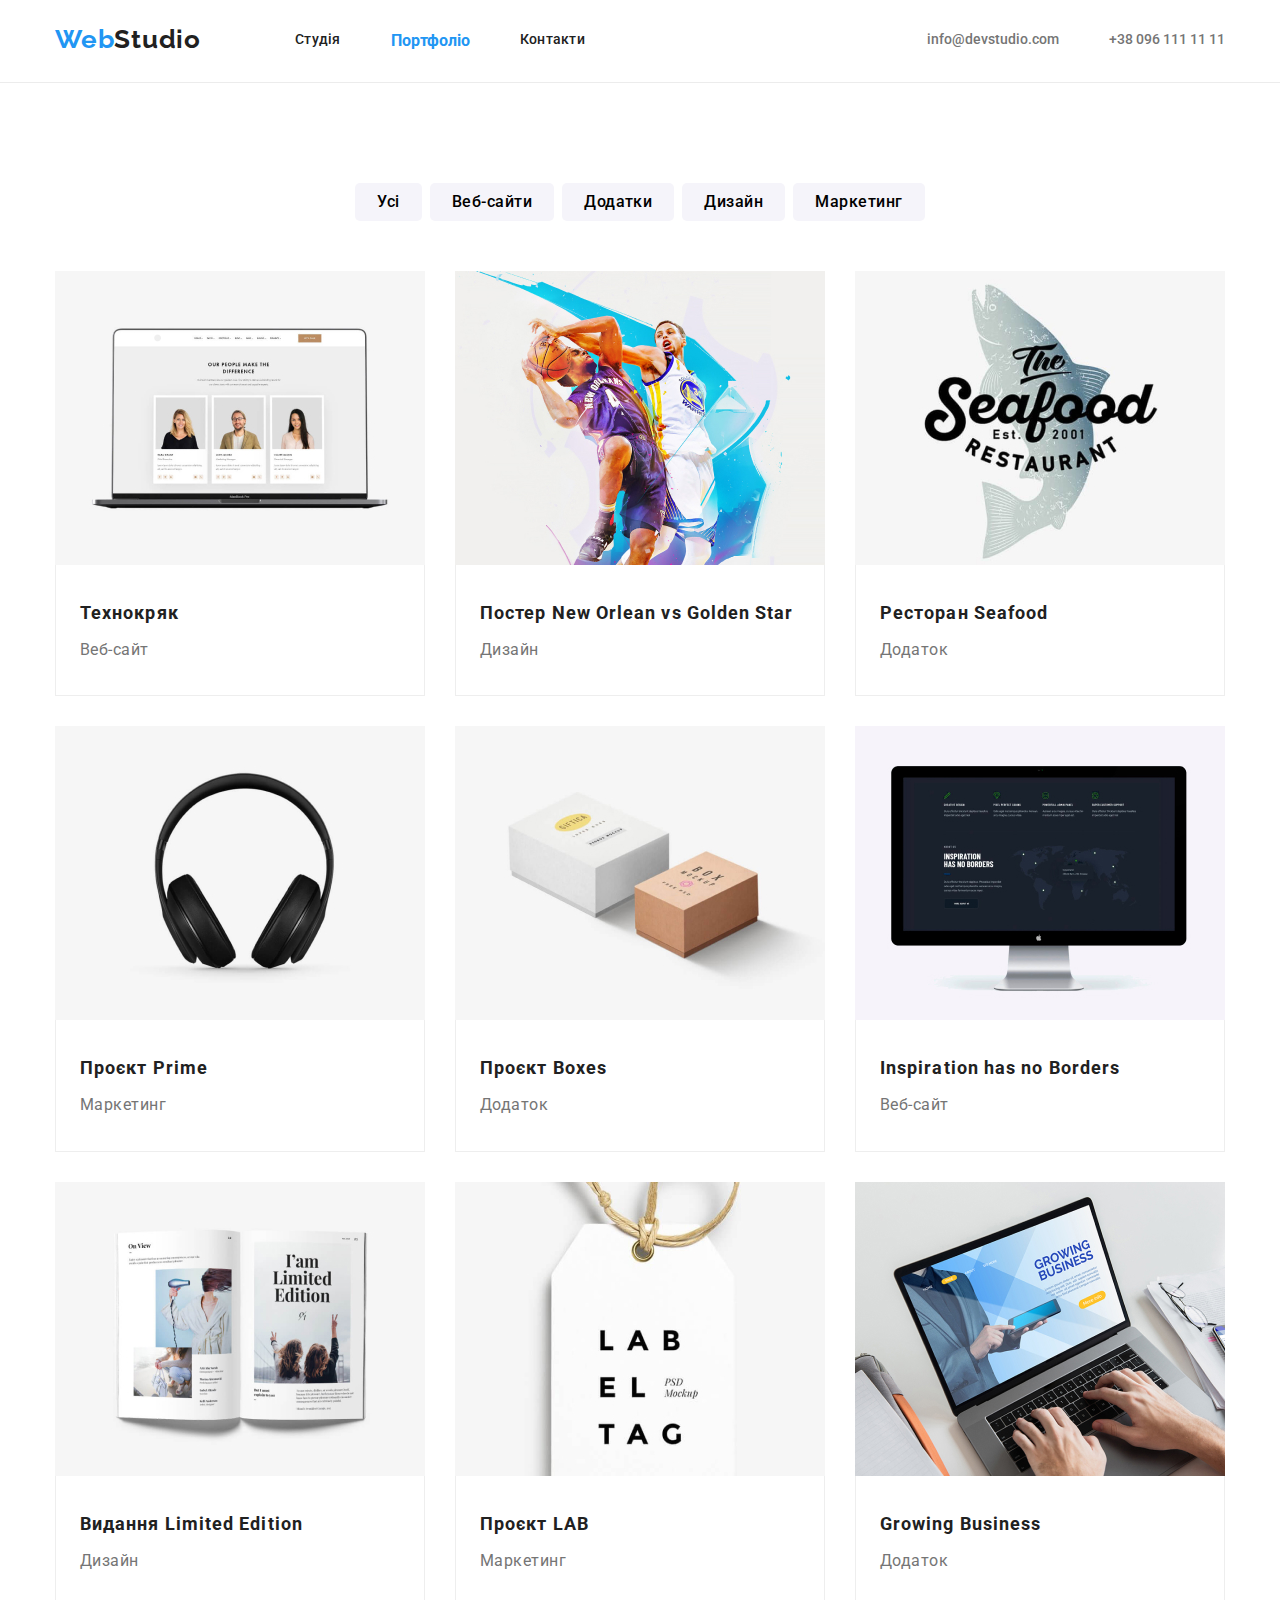
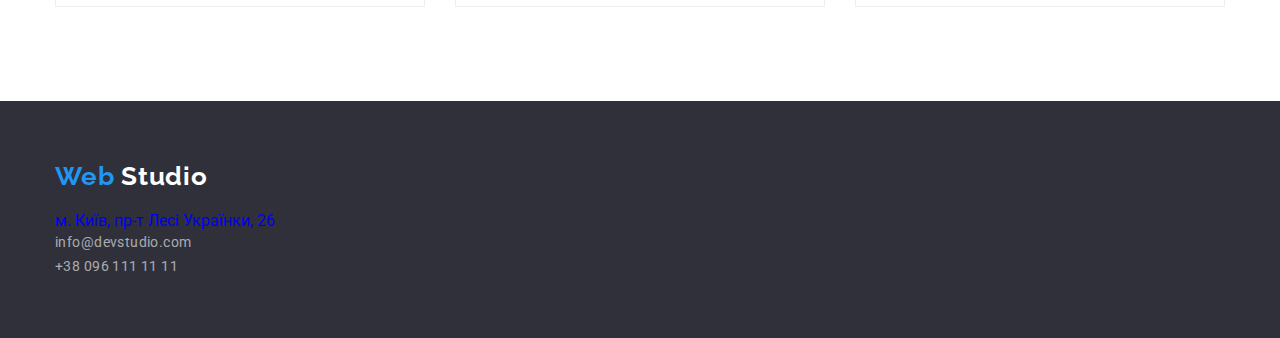
==== commit 24071a2b: "змінив" ====
--- a/potfolio.html
+++ b/potfolio.html
@@ -1,5 +1,5 @@
 <!DOCTYPE html>
-<html lang="en">
+<html lang="uk">
   <head>
     <meta charset="UTF-8" />
     <meta http-equiv="X-UA-Compatible" content="IE=edge" />
@@ -20,10 +20,10 @@
 
   <body>
     <!--Шапка навігації-->
-    <header>
+    <header class="header">
       <div class="container nav-container">
         <nav class="main-nav">
-          <h2 class="logo"><span class="logo-text">Web</span>Studio</h2>
+          <a class="logo" href="./"><span class="logo-text">Web</span>Studio</a>
 
           <ul class="head-list">
             <li class="nav-items">
@@ -32,7 +32,9 @@
             <li class="nav-items">
               <a href="#" class="link-site-active">Портфоліо</a>
             </li>
-            <li class="nav-items"><a href="" class="link-site">Контакти</a></li>
+            <li class="nav-items">
+              <a href="#" class="link-site">Контакти</a>
+            </li>
           </ul>
         </nav>
 
@@ -51,9 +53,9 @@
       </div>
     </header>
     <!--Головний блок-->
-    <hr />
     <main>
       <section class="portfolio-section">
+        <h1 class="visually-hidden">Приклади робіт</h1>
         <div class="container">
           <ul class="portfolio-nav">
             <li class="portfolio-list">
@@ -77,75 +79,94 @@
             <li class="portfolio-card">
               <a href="#">
                 <img src="imeges/img(7).jpg" alt="" width="370" />
-
-                <h2 class="projekt-portfolio">Технокряк</h2>
-                <p class="projekt-type">Веб-сайт</p>
+                <div class="project-container">
+                  <h2 class="projekt-portfolio">Технокряк</h2>
+                  <p class="projekt-type">Веб-сайт</p>
+                </div>
               </a>
             </li>
             <li class="portfolio-card">
               <a href="#">
                 <img src="imeges/img(8).jpg" alt="" width="370" />
-
-                <h2 class="projekt-portfolio">
-                  Постер New Orlean vs Golden Star
-                </h2>
-                <p class="projekt-type">Дизайн</p>
+                <div class="project-container">
+                  <h2 class="projekt-portfolio">
+                    Постер <span lang="en">New Orlean vs Golden Star</span>
+                  </h2>
+                  <p class="projekt-type">Дизайн</p>
+                </div>
               </a>
             </li>
             <li class="portfolio-card">
               <a href="#">
                 <img src="imeges/img(9).jpg" alt="" width="370" />
-
-                <h2 class="projekt-portfolio">Ресторан Seafood</h2>
-                <p class="projekt-type">Додаток</p>
+                <div class="project-container">
+                  <h2 class="projekt-portfolio">
+                    Ресторан <span lang="en">Seafood</span>
+                  </h2>
+                  <p class="projekt-type">Додаток</p>
+                </div>
               </a>
             </li>
             <li class="portfolio-card">
               <a href="#">
                 <img src="imeges/img(10).jpg" alt="" width="370" />
-
-                <h2 class="projekt-portfolio">Проєкт Prime</h2>
-                <p class="projekt-type">Маркетинг</p>
+                <div class="project-container">
+                  <h2 class="projekt-portfolio">
+                    Проєкт <span lang="en">Prime</span>
+                  </h2>
+                  <p class="projekt-type">Маркетинг</p>
+                </div>
               </a>
             </li>
             <li class="portfolio-card">
               <a href="#">
                 <img src="imeges/img(11).jpg" alt="" width="370" />
-
-                <h2 class="projekt-portfolio">Проєкт Boxes</h2>
-                <p class="projekt-type">Додаток</p>
+                <div class="project-container">
+                  <h2 class="projekt-portfolio">
+                    Проєкт <span lang="en">Boxes</span>
+                  </h2>
+                  <p class="projekt-type">Додаток</p>
+                </div>
               </a>
             </li>
             <li class="portfolio-card">
               <a href="#">
                 <img src="imeges/img(12).jpg" alt="" width="370" />
-
-                <h2 class="projekt-portfolio">Inspiration has no Borders</h2>
-                <p class="projekt-type">Веб-сайт</p>
+                <div class="project-container">
+                  <h2 class="projekt-portfolio" lang="en">
+                    Inspiration has no Borders
+                  </h2>
+                  <p class="projekt-type">Веб-сайт</p>
+                </div>
               </a>
             </li>
             <li class="portfolio-card">
               <a href="#">
                 <img src="imeges/img(13).jpg" alt="" width="370" />
-
-                <h2 class="projekt-portfolio">Видання Limited Edition</h2>
-                <p class="projekt-type">Дизайн</p>
+                <div class="project-container">
+                  <h2 class="projekt-portfolio">
+                    Видання <span lang="en">Limited Edition</span>
+                  </h2>
+                  <p class="projekt-type">Дизайн</p>
+                </div>
               </a>
             </li>
             <li class="portfolio-card">
               <a href="#">
                 <img src="imeges/img(14).jpg" alt="" width="370" />
-
-                <h2 class="projekt-portfolio">Проєкт LAB</h2>
-                <p class="projekt-type">Маркетинг</p>
+                <div class="project-container">
+                  <h2 class="projekt-portfolio">Проєкт LAB</h2>
+                  <p class="projekt-type">Маркетинг</p>
+                </div>
               </a>
             </li>
             <li class="portfolio-card">
               <a href="#">
                 <img src="imeges/img(15).jpg" alt="" width="370" />
-
-                <h2 class="projekt-portfolio">Growing Business</h2>
-                <p class="projekt-type">Додаток</p>
+                <div class="project-container">
+                  <h2 class="projekt-portfolio" lang="en">Growing Business</h2>
+                  <p class="projekt-type">Додаток</p>
+                </div>
               </a>
             </li>
           </ul>
@@ -157,8 +178,13 @@
       <div class="container">
         <h2 class="logo-footer"><span class="logo-text">Web</span> Studio</h2>
 
-        <address class="adress-footer">
-          <a href="#" class="adress-title">м. Київ, пр-т Лесі Українки, 26</a>
+        <address class="address-footer">
+          <a
+            href="https://www.google.com.ua/maps/place/%D0%B1%D1%83%D0%BB%D1%8C%D0%B2%D0%B0%D1%80+%D0%9B%D0%B5%D1%81%D1%96+%D0%A3%D0%BA%D1%80%D0%B0%D1%97%D0%BD%D0%BA%D0%B8,+26,+%D0%9A%D0%B8%D1%97%D0%B2,+02000/@50.4265841,30.5358109,17z/data=!3m1!4b1!4m5!3m4!1s0x40d4cf0e033ecbe9:0x57a4dffefec77da0!8m2!3d50.4265807!4d30.5383858?hl=uk"
+            target="_blank"
+            class="adress-title"
+            >м. Київ, пр-т Лесі Українки, 26</a
+          >
           <ul class="footer-adress-list">
             <li>
               <a href="mailto:info@devstudio.com" class="foter-link-contact"
--- a/css/styles.css
+++ b/css/styles.css
@@ -10,7 +10,6 @@
     background-color: white;
     font-family: 'Roboto', sans-serif;
     color:var(--primary-text-colour);
-    font-style: normal
 }
 
 
@@ -54,10 +53,7 @@
     display: block;
 }
 
-hr{
-    margin-top: 0;
-    margin-bottom: 0;
-}
+
 
 /*Хедер*/
 
@@ -66,7 +62,7 @@
 .container{
     margin-left: auto;
     margin-right: auto;
-    width: 1230px;
+    width: 1200px;
     padding-left: 15px;
     padding-right: 15px;
 
@@ -158,36 +154,34 @@
     color: var(--button-background-colour);
 }
 
+.header{
+    border-bottom: 1px solid #ECECEC;
+}
+
 /*Головний блок*/
-.main-container{
-    width: 1600px;
+
+.main-section{
+
+    padding-top: 200px;
+    padding-bottom: 200px;
+
+    text-align: center;
+
+    background-color: #2F303A;
+    margin-left: auto;
+    margin-right: auto;
+    max-width: 1600px;
+    
+}
+
+
+.main-title{
+    margin-bottom: 30px;
+    max-width: 700px;
+
     margin-left: auto;
     margin-right: auto;
     text-align: center;
-
-}
-
-.main-section{
-    background-color: #2F303A;
-    align-items: center;
-    max-width: 1600px;
-    
-
-}
-
-
-.main-title{
-    
-    padding-top: 200px;
-    
-    margin-bottom: 30px;
-
-
-    max-width: 700px;
-   
-
-    margin-left: auto;
-    margin-right: auto;
 
     font-family: 'Roboto';
     font-weight: 900;
@@ -206,8 +200,6 @@
     padding-right: 32px;
     padding-top: 10px;
     padding-bottom: 10px;
-
-    margin-bottom: 200px;
 
     font-family: 'Roboto';
     font-weight: 700;
@@ -242,7 +234,7 @@
     margin-bottom: 10px;
     
     color: var(--secondary-text-colour);
-    font-weight: 700;
+    letter-spacing: 0.03em;
     font-size: 14px;
     line-height: 1.1;
     text-transform: uppercase;
@@ -250,10 +242,11 @@
 }
 
 .advantage-text{
-    width: 270px;
+    
     font-size: 14px;
     line-height: 1.7;
     color: var(--primary-text-colour);
+    letter-spacing: 0.03em;
 }
 
 .advantage-items{
@@ -273,6 +266,7 @@
 .work-section{
     padding-top: 47px;
     padding-bottom: 94px;
+
     background-color: #FFFFFF;
 }
 
@@ -281,70 +275,71 @@
     margin-bottom: 50px;
 
     text-align: center;
+
+    font-size: 36px;
+    line-height: 1.1;
+    color: var(--secondary-text-colour);
+}
+
+.work-list{
+    display: flex;
+    gap: 30px;
+
+}
+
+.work-section{
+    background-color: #FFFFFF;
+}
+
+/*Наша команда*/
+
+.work-card{
+
+    width: 270px;
+
+    border-radius: 0px 0px 4px 4px;
+    box-shadow: 0px 1px 3px rgba(0, 0, 0, 0.12), 0px 1px 1px rgba(0, 0, 0, 0.14), 0px 2px 1px rgba(0, 0, 0, 0.2);
+    background-color: #FFFFFF;
+}
+
+.name-container{
+
+    padding-top: 30px;
+    padding-bottom: 30px;
+    
+}
+
+.team-section{
+    padding-top: 94px;
+    padding-bottom: 94px;
+    text-align: center;
+    background-color: #F5F4FA;
+    
+}
+
+.team-title{
+    margin-bottom: 50px;
     
     font-weight: 700;
     font-size: 36px;
     line-height: 1.1;
     color: var(--secondary-text-colour);
 }
-
-.work-list{
-    
-
-    display: flex;
-    gap: 30px;
-
-}
-
-.work-section{
-    background-color: #FFFFFF;
-}
-
-
-/*Наша команда*/
-
-
-
-.work-container{
-
-    border-radius: 0px 0px 4px 4px;
-
-    box-shadow: 0px 1px 3px rgba(0, 0, 0, 0.12), 0px 1px 1px rgba(0, 0, 0, 0.14), 0px 2px 1px rgba(0, 0, 0, 0.2);
-    background-color:#FFFFFF;
-    padding-bottom: 30px;
-    
-}
-
-.team-section{
-    padding-top: 94px;
-    padding-bottom: 94px;
-    background-color: burlywood;
-    text-align: center;
-    background-color: #F5F4FA;
-    
-}
-
-.team-title{
-    margin-bottom: 50px;
-    
-    font-weight: 700;
-    font-size: 36px;
-    line-height: 1.1;
-    color: var(--secondary-text-colour);
-}
 .name{
-    margin-top: 30px;
-
+    
     font-size: 16px;
     line-height: 1.2;
     color: var(--secondary-text-colour);
+    letter-spacing: 0.03em;
 }
 .name-work{
+
     margin-top: 10px;
 
     font-size: 16px;
     line-height: 1.2;
     color: var(--primary-text-colour);
+    letter-spacing: 0.03em;
 }
 
 .team-list{
@@ -365,7 +360,7 @@
     margin-bottom: 20px;
     
     display: block;
-    font-family: Raleway, sans-serif;
+    font-family: 'Raleway', sans-serif;
     color: var(--secondary-button-colour);
     font-weight: 700;
     font-size: 26px;
@@ -373,11 +368,16 @@
     letter-spacing: 0.03em;
 }
 
-
-.adress-title{
-    
+.address-footer{
     font-style: normal;
-    font-family: Roboto;
+    font-family: 'Roboto';
+}
+
+
+.address-title{
+    
+    font-style: normal;
+    font-family: 'Roboto';
     font-size: 14px;
     line-height:1.7;
     color: var(--secondary-button-colour);
@@ -390,7 +390,6 @@
 
 
 .foter-link-contact{
-    font-style: normal;
     font-size: 14px;
     line-height: 1.7;
     letter-spacing: 0.03em;
@@ -404,6 +403,20 @@
 
 
 /* Портфоліо*/
+
+.visually-hidden {
+    position: absolute;
+    width: 1px;
+    height: 1px;
+    margin: -1px;
+    border: 0;
+    padding: 0;
+
+    white-space: nowrap;
+    clip-path: inset(100%);
+    clip: rect(0 0 0 0);
+    overflow: hidden;
+}
 
 .portfolio-section{
     padding-top: 100px;
@@ -411,19 +424,16 @@
     background-color: #FFFFFF;
 }
 
-
 .portfolio-nav{
-margin-bottom: 50px;
+    margin-bottom: 50px;
 
     display: flex;
     justify-content: center;
 }
-
 
 .portfolio-list:not(:last-child){
     margin-right: 8px;
 }
-
 
 .button-portfolio{
     padding-left: 22px;
@@ -452,13 +462,9 @@
     color: var(--secondary-button-colour);
 }
 
-
-
 .projekt-portfolio{
-
-    margin-top: 20px;
-    margin-left: 24px;
-   
+    margin-bottom: 4px;
+
     font-size: 18px;
     line-height: 2;
     letter-spacing: 0.06em;
@@ -466,11 +472,6 @@
 }
 
 .projekt-type{
-
-    margin-top: 4px;
-    margin-left: 24px;
-
-    padding-bottom: 20px;
    
     font-size: 16px;
     line-height: 1.9;
@@ -478,9 +479,15 @@
     color: var(--primary-text-colour);
 }
 
-
-/*пробы*/
-
+.project-container{
+    padding-top: 30px;
+    padding-bottom: 30px;
+    padding-left: 24px;
+
+    border-bottom: 1px solid #EEEEEE;
+    border-left: 1px solid #EEEEEE;
+    border-right: 1px solid #EEEEEE;
+}
 
 .portfolio-example{
     
@@ -489,9 +496,7 @@
     flex-wrap: wrap;
 }
 
-
 .portfolio-card{
-    border: 1px solid #EEEEEE;
     background-color:#FFFFFF;
 }
 
@@ -502,4 +507,5 @@
 
 .portfolio-card:nth-child(3n) {
     margin-right: 0;
-}+}
+
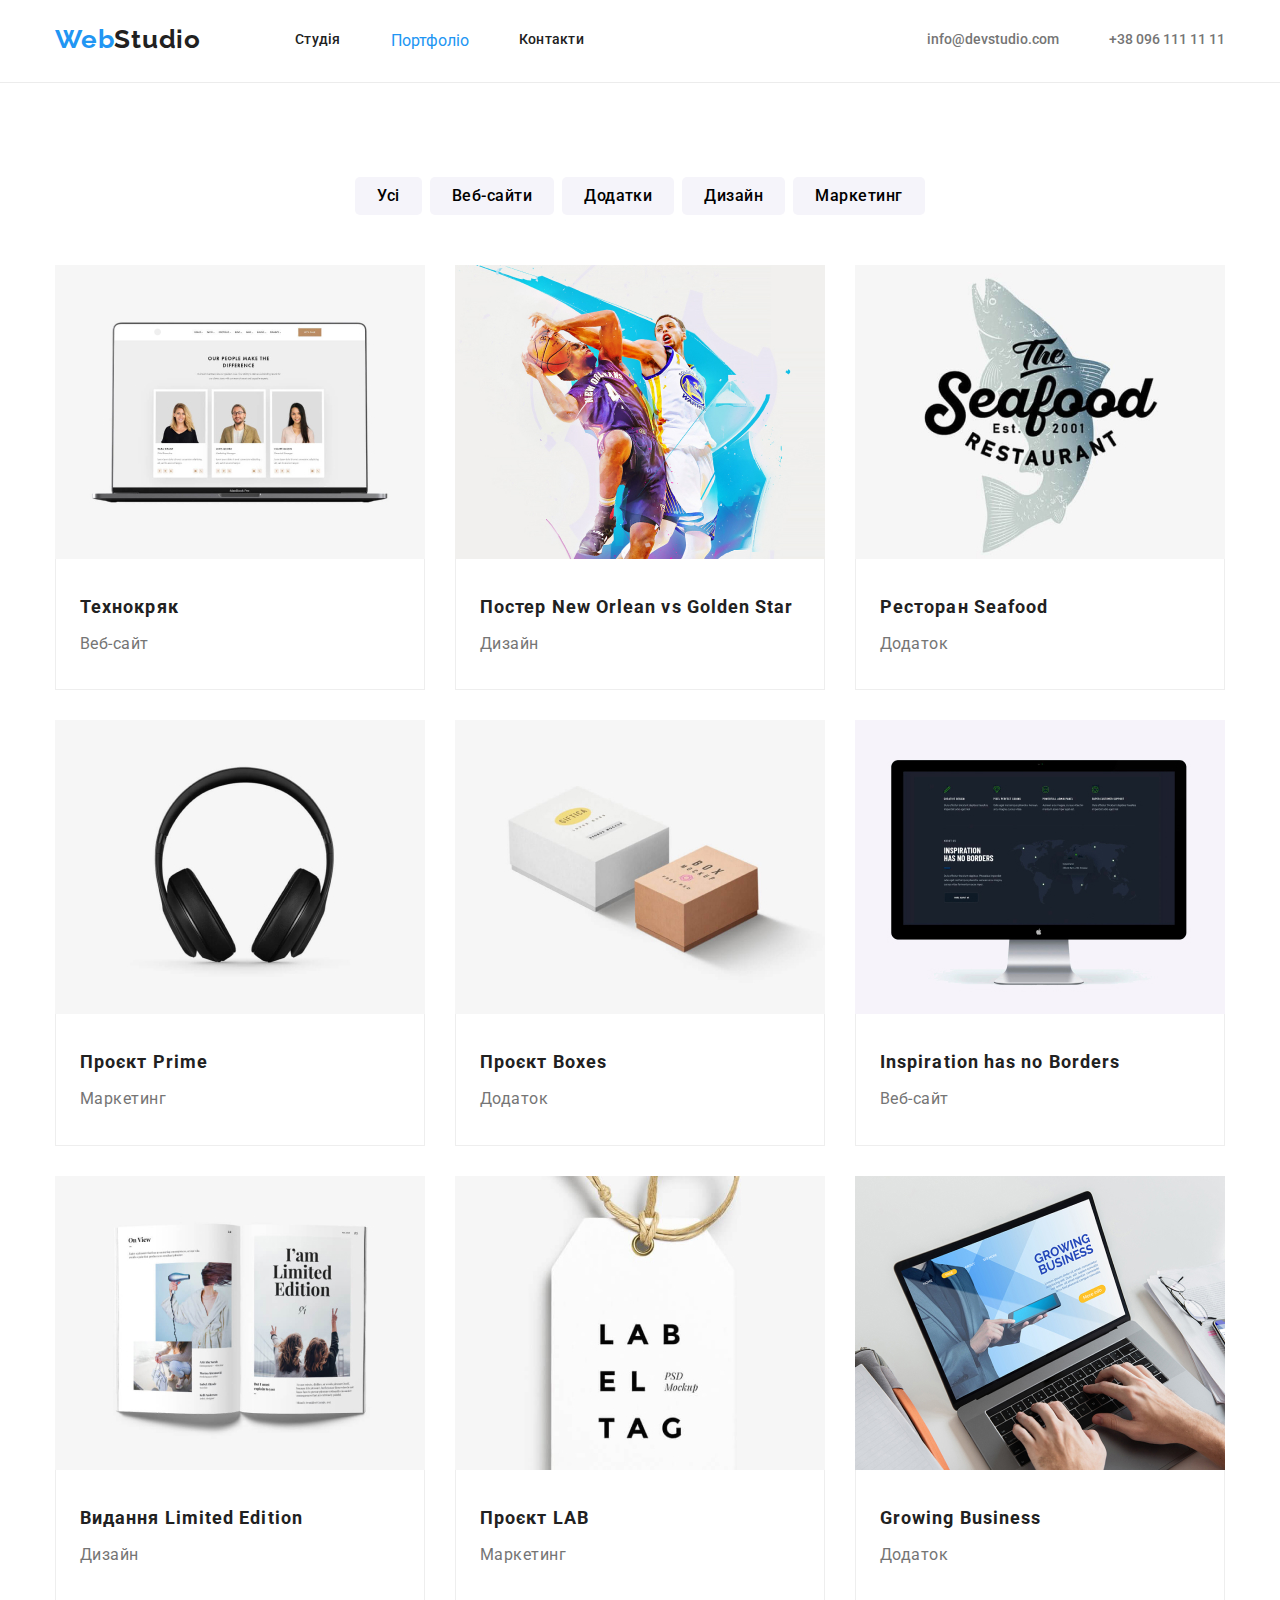
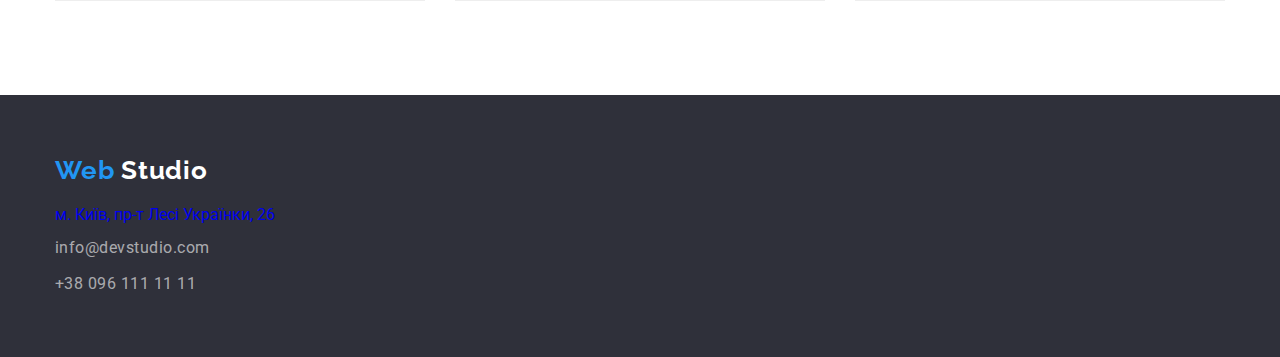
==== commit b7037e28: "змінив" ====
--- a/potfolio.html
+++ b/potfolio.html
@@ -177,21 +177,18 @@
     <footer class="footer">
       <div class="container">
         <h2 class="logo-footer"><span class="logo-text">Web</span> Studio</h2>
-
-        <address class="address-footer">
-          <a
-            href="https://www.google.com.ua/maps/place/%D0%B1%D1%83%D0%BB%D1%8C%D0%B2%D0%B0%D1%80+%D0%9B%D0%B5%D1%81%D1%96+%D0%A3%D0%BA%D1%80%D0%B0%D1%97%D0%BD%D0%BA%D0%B8,+26,+%D0%9A%D0%B8%D1%97%D0%B2,+02000/@50.4265841,30.5358109,17z/data=!3m1!4b1!4m5!3m4!1s0x40d4cf0e033ecbe9:0x57a4dffefec77da0!8m2!3d50.4265807!4d30.5383858?hl=uk"
-            target="_blank"
-            class="adress-title"
-            >м. Київ, пр-т Лесі Українки, 26</a
-          >
-          <ul class="footer-adress-list">
-            <li>
+        
+          <ul class="footer-list">
+            <li class="footer-address">
+              <address class="address-footer">
+               <a href="https://www.google.com.ua/maps/place/%D0%B1%D1%83%D0%BB%D1%8C%D0%B2%D0%B0%D1%80+%D0%9B%D0%B5%D1%81%D1%96+%D0%A3%D0%BA%D1%80%D0%B0%D1%97%D0%BD%D0%BA%D0%B8,+26,+%D0%9A%D0%B8%D1%97%D0%B2,+02000/@50.4265841,30.5358109,17z/data=!3m1!4b1!4m5!3m4!1s0x40d4cf0e033ecbe9:0x57a4dffefec77da0!8m2!3d50.4265807!4d30.5383858?hl=uk" target="_blank" class="adress-title">м. Київ, пр-т Лесі Українки, 26</a>
+            </li>
+            <li class="footer-mail">
               <a href="mailto:info@devstudio.com" class="foter-link-contact"
                 >info@devstudio.com</a
               >
             </li>
-            <li>
+            <li class="footer-tell">
               <a href="tell:+380961111111" class="foter-link-contact"
                 >+38 096 111 11 11</a
               >
--- a/css/styles.css
+++ b/css/styles.css
@@ -26,7 +26,7 @@
 .work-list,
 .team-list,
 .tell-list,
-.footer-adress-list,
+.footer-list,
 .portfolio-nav,
 .portfolio-example{
     padding: 0;
@@ -53,11 +53,7 @@
     display: block;
 }
 
-
-
 /*Хедер*/
-
-
 
 .container{
     margin-left: auto;
@@ -123,7 +119,7 @@
     font-weight: 500;
     letter-spacing: 0.02em;
     color: var(--secondary-text-colour);
-    font-weight: 500;
+    
     font-size: 14px;
     line-height: 1.1;
     letter-spacing: 0.02em;
@@ -132,7 +128,7 @@
 
 
 nav a.link-site-active {
-    font-weight: bold;
+    
     color: var(--button-background-colour);
 }
 
@@ -201,9 +197,8 @@
     padding-top: 10px;
     padding-bottom: 10px;
 
-    font-family: 'Roboto';
     font-weight: 700;
-    font-size: 16px;
+    
     line-height: 1.9;
     border: none;
     letter-spacing: 0.06em;
@@ -255,7 +250,7 @@
 
 .advantage-list{
     display: flex;
-    justify-content:space-between ;
+    gap: 30px ;
 }
 
 
@@ -374,6 +369,7 @@
 }
 
 
+
 .address-title{
     
     font-style: normal;
@@ -388,9 +384,12 @@
     color: var(--button-background-colour);
 }
 
+.adress-title:visited{
+    color: #FFFFFF;
+}
+
 
 .foter-link-contact{
-    font-size: 14px;
     line-height: 1.7;
     letter-spacing: 0.03em;
     color: rgba(255, 255, 255, 0.6);
@@ -399,6 +398,14 @@
 .foter-link-contact:hover,
 .foter-link-contact:focus{
     color: #2196F3;
+}
+
+.footer-address {
+    margin-bottom: 9px;
+}
+
+.footer-mail {
+    margin-bottom: 9px;
 }
 
 
@@ -419,7 +426,7 @@
 }
 
 .portfolio-section{
-    padding-top: 100px;
+    padding-top: 94px;
     padding-bottom: 94px;
     background-color: #FFFFFF;
 }
@@ -472,8 +479,6 @@
 }
 
 .projekt-type{
-   
-    font-size: 16px;
     line-height: 1.9;
     letter-spacing: 0.03em;
     color: var(--primary-text-colour);
@@ -483,6 +488,7 @@
     padding-top: 30px;
     padding-bottom: 30px;
     padding-left: 24px;
+    padding-right: 24px;
 
     border-bottom: 1px solid #EEEEEE;
     border-left: 1px solid #EEEEEE;
@@ -497,6 +503,7 @@
 }
 
 .portfolio-card{
+    width: 370px;
     background-color:#FFFFFF;
 }
 
